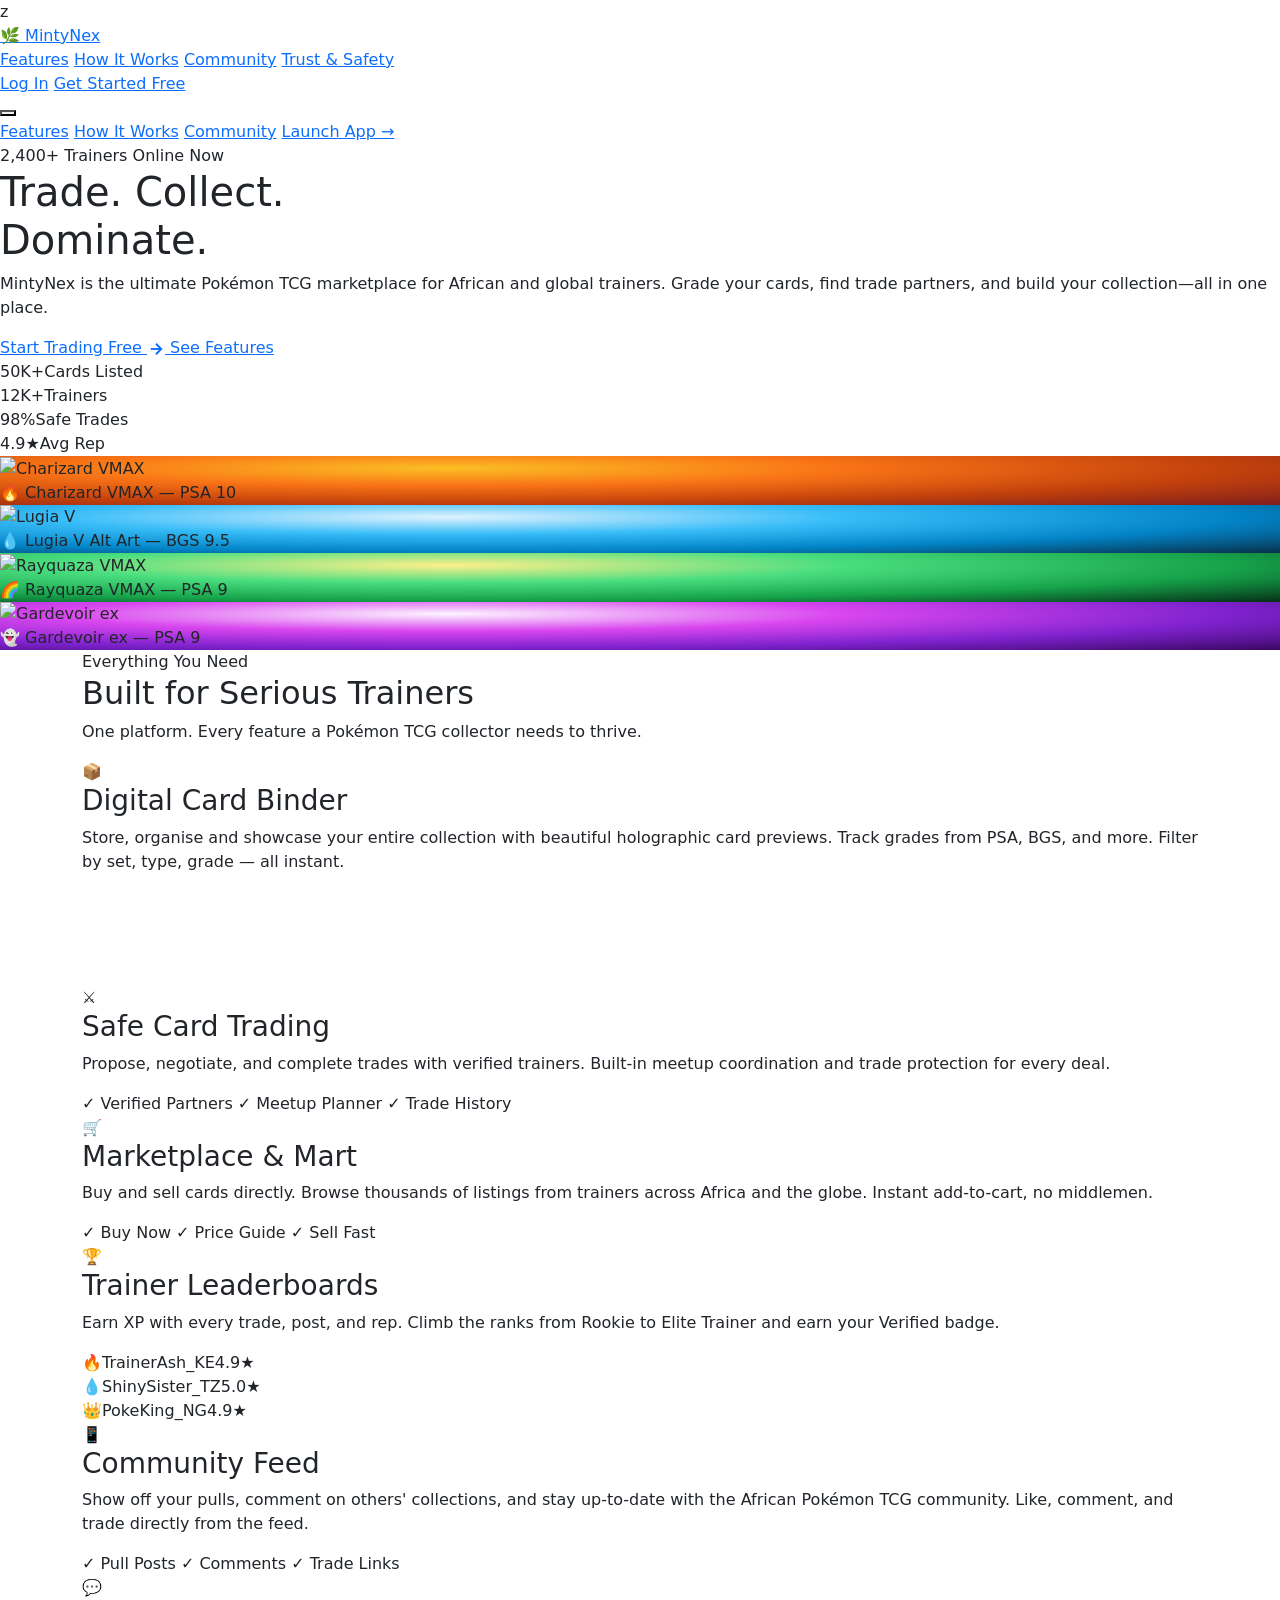
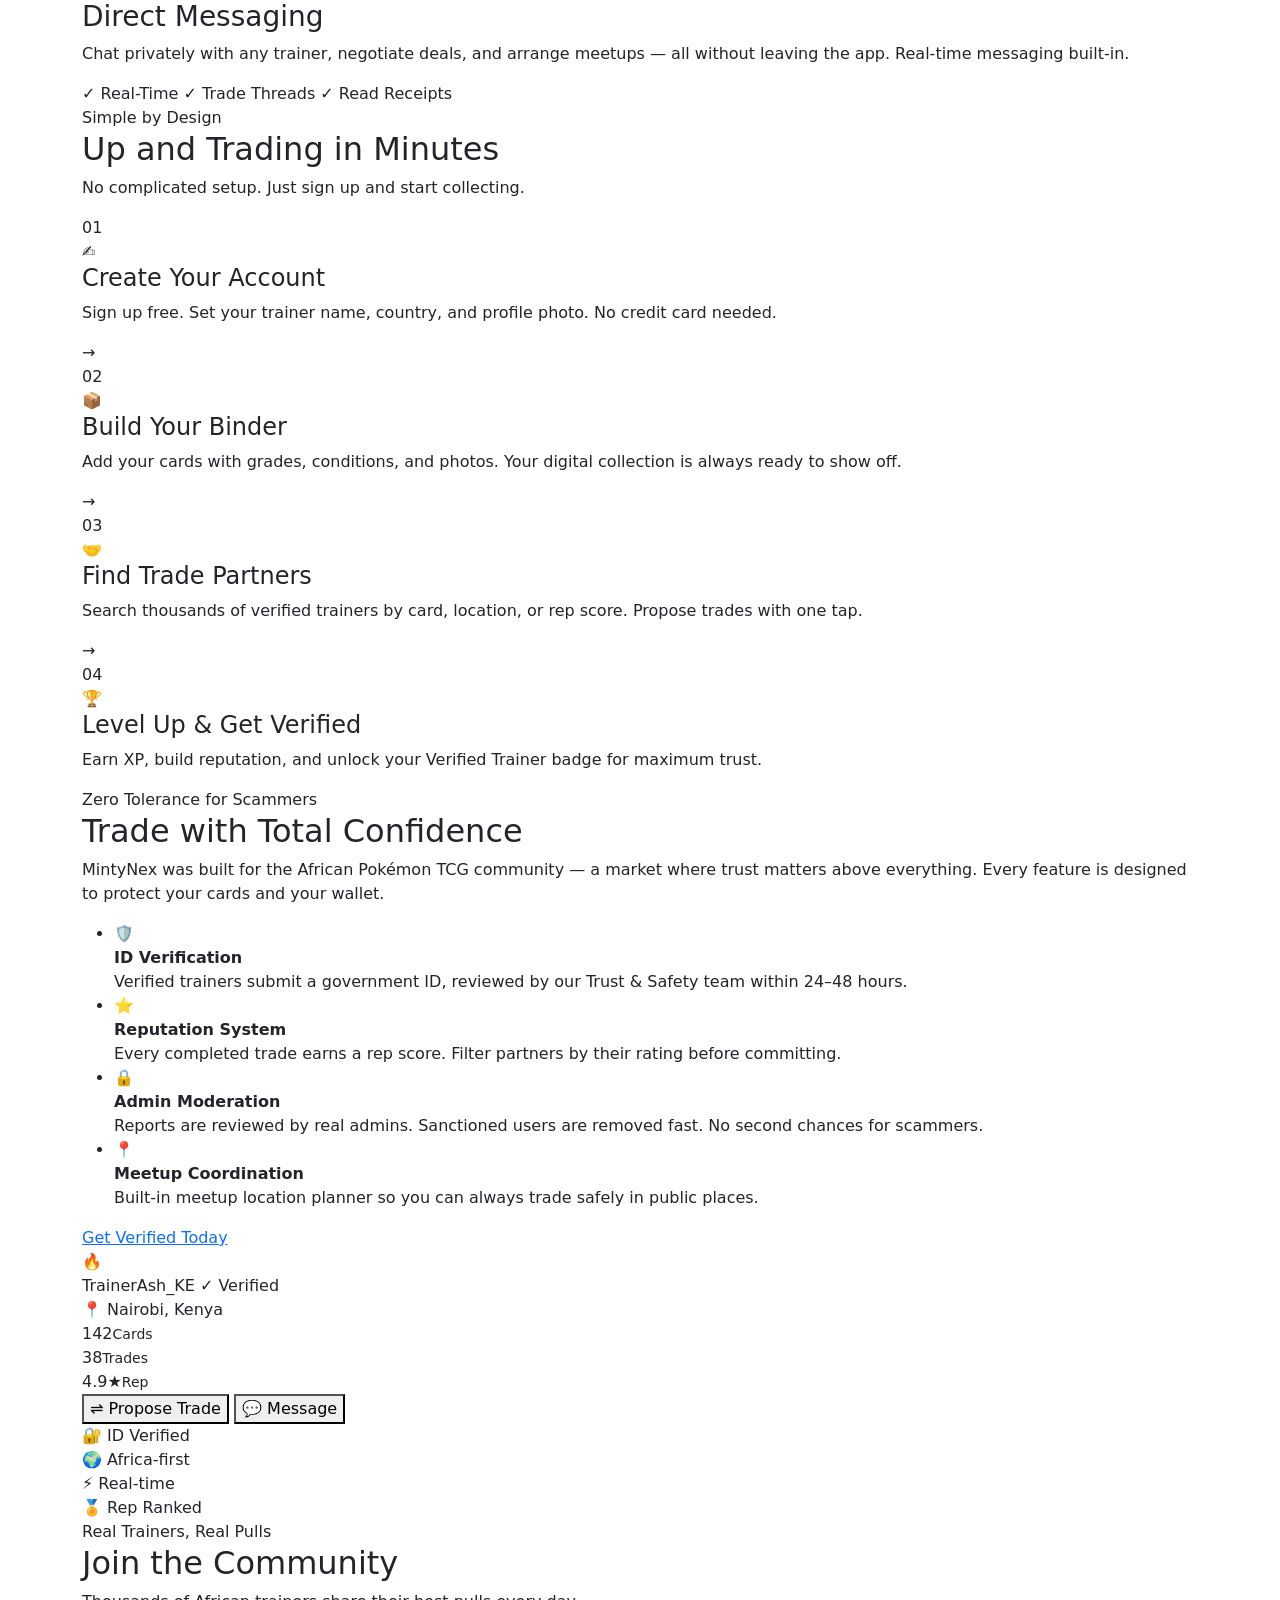
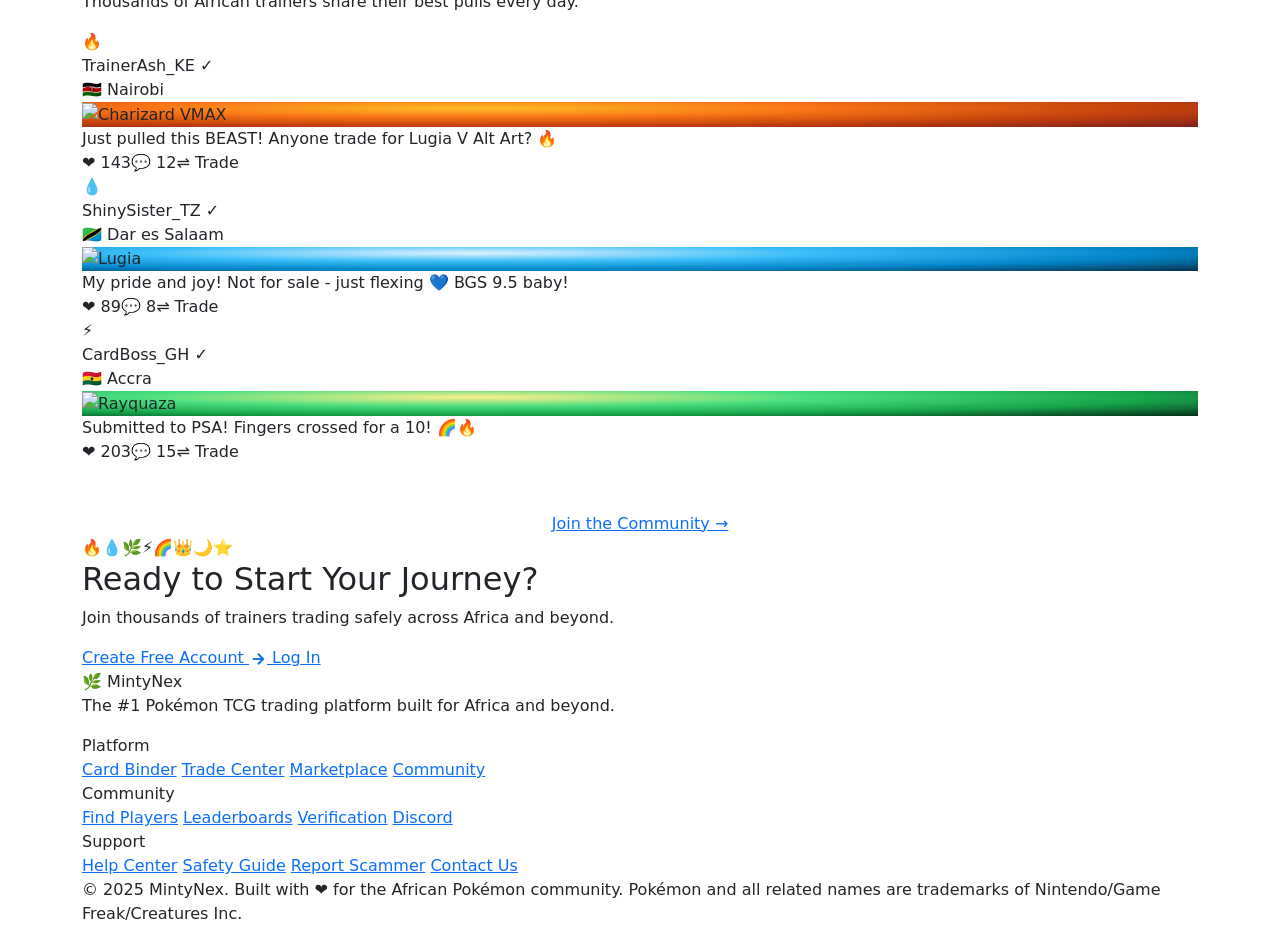
==== index.html @ 1f2c4259 "Add files via upload" ====
<!DOCTYPE html>
<html lang="en">
<head>
<meta charset="UTF-8">
<meta name="viewport" content="width=device-width,initial-scale=1.0">
<title>MintyNex – The Ultimate Pokémon TCG Trading Platform</title>
<link rel="preconnect" href="https://fonts.googleapis.com">
<link href="https://fonts.googleapis.com/css2?family=Nunito:wght@400;600;700;800;900&family=Orbitron:wght@700;900&display=swap" rel="stylesheet">
<link rel="stylesheet" href="https://cdnjs.cloudflare.com/ajax/libs/bootstrap/5.3.2/css/bootstrap.min.css">
<link rel="stylesheet" href="css/landing.css">
</head>
<body>

<div id="pokemon-bg" aria-hidden="true"></div>

z<nav class="mnav" id="mnav">
  <div class="mnav-inner">
    <a class="mnav-logo" href="#">
      <span class="logo-icon">🌿</span>
      <span class="logo-text">Minty<span class="gold">Nex</span></span>
    </a>
    <div class="mnav-links">
      <a href="#features">Features</a>
      <a href="#how">How It Works</a>
      <a href="#community">Community</a>
      <a href="#trust">Trust & Safety</a>
    </div>
    <div class="mnav-cta">
      <a href="app.html" class="btn-ghost">Log In</a>
      <a href="app.html#signup" class="btn-primary">Get Started Free</a>
    </div>
    <button class="mnav-burger" id="burger" aria-label="Menu">
      <span></span><span></span><span></span>
    </button>
  </div>
  <div class="mnav-mobile" id="mobileMenu">
    <a href="#features" onclick="closeMobile()">Features</a>
    <a href="#how" onclick="closeMobile()">How It Works</a>
    <a href="#community" onclick="closeMobile()">Community</a>
    <a href="app.html" class="btn-primary" style="text-align:center">Launch App →</a>
  </div>
</nav>

<!-- ========= HERO ========= -->
<section class="hero-sec" id="hero">
  <div class="hero-content">
    <div class="hero-badge">
      <span class="pulse-dot"></span>
      <span>2,400+ Trainers Online Now</span>
    </div>
    <h1 class="hero-title">
      Trade. Collect.<br>
      <span class="gradient-text">Dominate.</span>
    </h1>
    <p class="hero-sub">
      MintyNex is the ultimate Pokémon TCG marketplace for African and global trainers.
      Grade your cards, find trade partners, and build your collection—all in one place.
    </p>
    <div class="hero-actions">
      <a href="app.html" class="btn-primary btn-xl">
        Start Trading Free
        <svg width="18" height="18" viewBox="0 0 24 24" fill="none" stroke="currentColor" stroke-width="2.5"><line x1="5" y1="12" x2="19" y2="12"/><polyline points="12 5 19 12 12 19"/></svg>
      </a>
      <a href="#features" class="btn-ghost btn-xl">See Features</a>
    </div>
    <div class="hero-stats">
      <div class="hstat"><span class="hstat-val">50K+</span><span class="hstat-lbl">Cards Listed</span></div>
      <div class="hstat-div"></div>
      <div class="hstat"><span class="hstat-val">12K+</span><span class="hstat-lbl">Trainers</span></div>
      <div class="hstat-div"></div>
      <div class="hstat"><span class="hstat-val">98%</span><span class="hstat-lbl">Safe Trades</span></div>
      <div class="hstat-div"></div>
      <div class="hstat"><span class="hstat-val">4.9★</span><span class="hstat-lbl">Avg Rep</span></div>
    </div>
  </div>

  <!-- Showcase cards -->
  <div class="hero-cards-showcase" id="heroCards">
    <div class="showcase-card card-1" data-depth="0.2">
      <div class="sc-inner" style="background:radial-gradient(ellipse at 35% 25%,#fbbf24,#f97316,#c2410c,#7f1d1d)">
        <img src="https://images.pokemontcg.io/swsh45/19_hires.png" alt="Charizard VMAX" loading="lazy">
        <div class="sc-label">🔥 Charizard VMAX — PSA 10</div>
      </div>
    </div>
    <div class="showcase-card card-2" data-depth="0.4">
      <div class="sc-inner" style="background:radial-gradient(ellipse at 35% 25%,#e0f2fe,#38bdf8,#0284c7,#082f49)">
        <img src="https://images.pokemontcg.io/swsh10/186_hires.png" alt="Lugia V" loading="lazy">
        <div class="sc-label">💧 Lugia V Alt Art — BGS 9.5</div>
      </div>
    </div>
    <div class="showcase-card card-3" data-depth="0.3">
      <div class="sc-inner" style="background:radial-gradient(ellipse at 35% 25%,#fef08a,#4ade80,#16a34a,#052e16)">
        <img src="https://images.pokemontcg.io/swsh7/218_hires.png" alt="Rayquaza VMAX" loading="lazy">
        <div class="sc-label">🌈 Rayquaza VMAX — PSA 9</div>
      </div>
    </div>
    <div class="showcase-card card-4" data-depth="0.5">
      <div class="sc-inner" style="background:radial-gradient(ellipse at 35% 25%,#fdf4ff,#d946ef,#7e22ce,#3b0764)">
        <img src="https://images.pokemontcg.io/sv2/86_hires.png" alt="Gardevoir ex" loading="lazy">
        <div class="sc-label">👻 Gardevoir ex — PSA 9</div>
      </div>
    </div>
  </div>
</section>

<!-- ========= FEATURES ========= -->
<section class="features-sec" id="features">
  <div class="container">
    <div class="sec-header">
      <div class="sec-tag">Everything You Need</div>
      <h2 class="sec-title">Built for Serious Trainers</h2>
      <p class="sec-sub">One platform. Every feature a Pokémon TCG collector needs to thrive.</p>
    </div>
    <div class="features-grid">

      <div class="feat-card feat-large">
        <div class="feat-icon">📦</div>
        <h3>Digital Card Binder</h3>
        <p>Store, organise and showcase your entire collection with beautiful holographic card previews. Track grades from PSA, BGS, and more. Filter by set, type, grade — all instant.</p>
        <div class="feat-preview binder-preview">
          <div class="mini-card mc1"><img src="https://images.pokemontcg.io/swsh45/19_hires.png" alt="" loading="lazy"></div>
          <div class="mini-card mc2"><img src="https://images.pokemontcg.io/swsh10/186_hires.png" alt="" loading="lazy"></div>
          <div class="mini-card mc3"><img src="https://images.pokemontcg.io/swsh7/218_hires.png" alt="" loading="lazy"></div>
          <div class="mini-card mc4"><img src="https://images.pokemontcg.io/sv2/86_hires.png" alt="" loading="lazy"></div>
        </div>
      </div>

      <div class="feat-card">
        <div class="feat-icon">⚔️</div>
        <h3>Safe Card Trading</h3>
        <p>Propose, negotiate, and complete trades with verified trainers. Built-in meetup coordination and trade protection for every deal.</p>
        <div class="feat-tags">
          <span class="ftag ftag-grn">✓ Verified Partners</span>
          <span class="ftag ftag-blue">✓ Meetup Planner</span>
          <span class="ftag ftag-gold">✓ Trade History</span>
        </div>
      </div>

      <div class="feat-card">
        <div class="feat-icon">🛒</div>
        <h3>Marketplace & Mart</h3>
        <p>Buy and sell cards directly. Browse thousands of listings from trainers across Africa and the globe. Instant add-to-cart, no middlemen.</p>
        <div class="feat-tags">
          <span class="ftag ftag-grn">✓ Buy Now</span>
          <span class="ftag ftag-blue">✓ Price Guide</span>
          <span class="ftag ftag-gold">✓ Sell Fast</span>
        </div>
      </div>

      <div class="feat-card">
        <div class="feat-icon">🏆</div>
        <h3>Trainer Leaderboards</h3>
        <p>Earn XP with every trade, post, and rep. Climb the ranks from Rookie to Elite Trainer and earn your Verified badge.</p>
        <div class="rank-preview">
          <div class="rank-row r1"><span>🔥</span><span>TrainerAsh_KE</span><span class="rank-pts">4.9★</span></div>
          <div class="rank-row r2"><span>💧</span><span>ShinySister_TZ</span><span class="rank-pts">5.0★</span></div>
          <div class="rank-row r3"><span>👑</span><span>PokeKing_NG</span><span class="rank-pts">4.9★</span></div>
        </div>
      </div>

      <div class="feat-card">
        <div class="feat-icon">📱</div>
        <h3>Community Feed</h3>
        <p>Show off your pulls, comment on others' collections, and stay up-to-date with the African Pokémon TCG community. Like, comment, and trade directly from the feed.</p>
        <div class="feat-tags">
          <span class="ftag ftag-grn">✓ Pull Posts</span>
          <span class="ftag ftag-blue">✓ Comments</span>
          <span class="ftag ftag-gold">✓ Trade Links</span>
        </div>
      </div>

      <div class="feat-card">
        <div class="feat-icon">💬</div>
        <h3>Direct Messaging</h3>
        <p>Chat privately with any trainer, negotiate deals, and arrange meetups — all without leaving the app. Real-time messaging built-in.</p>
        <div class="feat-tags">
          <span class="ftag ftag-grn">✓ Real-Time</span>
          <span class="ftag ftag-blue">✓ Trade Threads</span>
          <span class="ftag ftag-gold">✓ Read Receipts</span>
        </div>
      </div>

    </div>
  </div>
</section>

<!-- ========= HOW IT WORKS ========= -->
<section class="how-sec" id="how">
  <div class="container">
    <div class="sec-header">
      <div class="sec-tag">Simple by Design</div>
      <h2 class="sec-title">Up and Trading in Minutes</h2>
      <p class="sec-sub">No complicated setup. Just sign up and start collecting.</p>
    </div>
    <div class="steps-row">
      <div class="step-card">
        <div class="step-num">01</div>
        <div class="step-icon">✍️</div>
        <h4>Create Your Account</h4>
        <p>Sign up free. Set your trainer name, country, and profile photo. No credit card needed.</p>
      </div>
      <div class="step-arrow">→</div>
      <div class="step-card">
        <div class="step-num">02</div>
        <div class="step-icon">📦</div>
        <h4>Build Your Binder</h4>
        <p>Add your cards with grades, conditions, and photos. Your digital collection is always ready to show off.</p>
      </div>
      <div class="step-arrow">→</div>
      <div class="step-card">
        <div class="step-num">03</div>
        <div class="step-icon">🤝</div>
        <h4>Find Trade Partners</h4>
        <p>Search thousands of verified trainers by card, location, or rep score. Propose trades with one tap.</p>
      </div>
      <div class="step-arrow">→</div>
      <div class="step-card">
        <div class="step-num">04</div>
        <div class="step-icon">🏆</div>
        <h4>Level Up & Get Verified</h4>
        <p>Earn XP, build reputation, and unlock your Verified Trainer badge for maximum trust.</p>
      </div>
    </div>
  </div>
</section>

<!-- ========= TRUST & SAFETY ========= -->
<section class="trust-sec" id="trust">
  <div class="container">
    <div class="trust-inner">
      <div class="trust-text">
        <div class="sec-tag">Zero Tolerance for Scammers</div>
        <h2 class="sec-title">Trade with Total Confidence</h2>
        <p class="trust-p">MintyNex was built for the African Pokémon TCG community — a market where trust matters above everything. Every feature is designed to protect your cards and your wallet.</p>
        <ul class="trust-list">
          <li><span class="tl-icon">🛡️</span><div><strong>ID Verification</strong><br>Verified trainers submit a government ID, reviewed by our Trust & Safety team within 24–48 hours.</div></li>
          <li><span class="tl-icon">⭐</span><div><strong>Reputation System</strong><br>Every completed trade earns a rep score. Filter partners by their rating before committing.</div></li>
          <li><span class="tl-icon">🔒</span><div><strong>Admin Moderation</strong><br>Reports are reviewed by real admins. Sanctioned users are removed fast. No second chances for scammers.</div></li>
          <li><span class="tl-icon">📍</span><div><strong>Meetup Coordination</strong><br>Built-in meetup location planner so you can always trade safely in public places.</div></li>
        </ul>
        <a href="app.html" class="btn-primary">Get Verified Today</a>
      </div>
      <div class="trust-visual">
        <div class="verify-card">
          <div class="vc-top">
            <div class="vc-av">🔥</div>
            <div>
              <div class="vc-nm">TrainerAsh_KE <span class="vc-badge">✓ Verified</span></div>
              <div class="vc-loc">📍 Nairobi, Kenya</div>
            </div>
          </div>
          <div class="vc-stats">
            <div class="vcs"><span>142</span><small>Cards</small></div>
            <div class="vcs"><span>38</span><small>Trades</small></div>
            <div class="vcs"><span>4.9★</span><small>Rep</small></div>
          </div>
          <div class="vc-rep-bar">
            <div class="vc-rep-fill"></div>
          </div>
          <div class="vc-actions">
            <button class="vc-btn-trade">⇌ Propose Trade</button>
            <button class="vc-btn-msg">💬 Message</button>
          </div>
        </div>
        <div class="trust-badges">
          <div class="tb"><span>🔐</span> ID Verified</div>
          <div class="tb"><span>🌍</span> Africa-first</div>
          <div class="tb"><span>⚡</span> Real-time</div>
          <div class="tb"><span>🏅</span> Rep Ranked</div>
        </div>
      </div>
    </div>
  </div>
</section>

<!-- ========= COMMUNITY SHOWCASE ========= -->
<section class="community-sec" id="community">
  <div class="container">
    <div class="sec-header">
      <div class="sec-tag">Real Trainers, Real Pulls</div>
      <h2 class="sec-title">Join the Community</h2>
      <p class="sec-sub">Thousands of African trainers share their best pulls every day.</p>
    </div>
    <div class="community-feed">
      <div class="cf-post">
        <div class="cf-head">
          <div class="cf-av">🔥</div>
          <div><div class="cf-nm">TrainerAsh_KE <span class="verified-tag">✓</span></div><div class="cf-loc">🇰🇪 Nairobi</div></div>
        </div>
        <div class="cf-img" style="background:radial-gradient(ellipse at 35% 25%,#fbbf24,#f97316,#c2410c,#7f1d1d)">
          <img src="https://images.pokemontcg.io/swsh45/19_hires.png" alt="Charizard VMAX" loading="lazy">
        </div>
        <div class="cf-cap">Just pulled this BEAST! Anyone trade for Lugia V Alt Art? 🔥</div>
        <div class="cf-acts"><span>❤️ 143</span><span>💬 12</span><span>⇌ Trade</span></div>
      </div>
      <div class="cf-post">
        <div class="cf-head">
          <div class="cf-av">💧</div>
          <div><div class="cf-nm">ShinySister_TZ <span class="verified-tag">✓</span></div><div class="cf-loc">🇹🇿 Dar es Salaam</div></div>
        </div>
        <div class="cf-img" style="background:radial-gradient(ellipse at 35% 25%,#e0f2fe,#38bdf8,#0284c7,#082f49)">
          <img src="https://images.pokemontcg.io/swsh10/186_hires.png" alt="Lugia" loading="lazy">
        </div>
        <div class="cf-cap">My pride and joy! Not for sale - just flexing 💙 BGS 9.5 baby!</div>
        <div class="cf-acts"><span>❤️ 89</span><span>💬 8</span><span>⇌ Trade</span></div>
      </div>
      <div class="cf-post">
        <div class="cf-head">
          <div class="cf-av">⚡</div>
          <div><div class="cf-nm">CardBoss_GH <span class="verified-tag">✓</span></div><div class="cf-loc">🇬🇭 Accra</div></div>
        </div>
        <div class="cf-img" style="background:radial-gradient(ellipse at 35% 25%,#fef08a,#4ade80,#16a34a,#052e16)">
          <img src="https://images.pokemontcg.io/swsh7/218_hires.png" alt="Rayquaza" loading="lazy">
        </div>
        <div class="cf-cap">Submitted to PSA! Fingers crossed for a 10! 🌈🔥</div>
        <div class="cf-acts"><span>❤️ 203</span><span>💬 15</span><span>⇌ Trade</span></div>
      </div>
    </div>
    <div style="text-align:center;margin-top:48px">
      <a href="app.html" class="btn-primary btn-xl">Join the Community →</a>
    </div>
  </div>
</section>

<!-- ========= CTA BANNER ========= -->
<section class="cta-sec">
  <div class="cta-pokemon-bg" aria-hidden="true"></div>
  <div class="container">
    <div class="cta-inner">
      <div class="cta-emoji-row" aria-hidden="true">🔥💧🌿⚡🌈👑🌙⭐</div>
      <h2 class="cta-title">Ready to Start Your Journey?</h2>
      <p class="cta-sub">Join thousands of trainers trading safely across Africa and beyond.</p>
      <div class="cta-actions">
        <a href="app.html" class="btn-primary btn-xl">
          Create Free Account
          <svg width="18" height="18" viewBox="0 0 24 24" fill="none" stroke="currentColor" stroke-width="2.5"><line x1="5" y1="12" x2="19" y2="12"/><polyline points="12 5 19 12 12 19"/></svg>
        </a>
        <a href="app.html" class="btn-ghost btn-xl">Log In</a>
      </div>
    </div>
  </div>
</section>

<!-- ========= FOOTER ========= -->
<footer class="footer">
  <div class="container">
    <div class="footer-top">
      <div class="footer-brand">
        <div class="mnav-logo">
          <span class="logo-icon">🌿</span>
          <span class="logo-text">Minty<span class="gold">Nex</span></span>
        </div>
        <p>The #1 Pokémon TCG trading platform built for Africa and beyond.</p>
      </div>
      <div class="footer-links">
        <div class="fl-col">
          <div class="fl-head">Platform</div>
          <a href="app.html">Card Binder</a>
          <a href="app.html">Trade Center</a>
          <a href="app.html">Marketplace</a>
          <a href="app.html">Community</a>
        </div>
        <div class="fl-col">
          <div class="fl-head">Community</div>
          <a href="#">Find Players</a>
          <a href="#">Leaderboards</a>
          <a href="#">Verification</a>
          <a href="#">Discord</a>
        </div>
        <div class="fl-col">
          <div class="fl-head">Support</div>
          <a href="#">Help Center</a>
          <a href="#">Safety Guide</a>
          <a href="#">Report Scammer</a>
          <a href="#">Contact Us</a>
        </div>
      </div>
    </div>
    <div class="footer-bottom">
      <span>© 2025 MintyNex. Built with ❤️ for the African Pokémon community.</span>
      <span>Pokémon and all related names are trademarks of Nintendo/Game Freak/Creatures Inc.</span>
    </div>
  </div>
</footer>

<!-- Scripts -->
<script src="https://cdnjs.cloudflare.com/ajax/libs/bootstrap/5.3.2/js/bootstrap.bundle.min.js"></script>
<script src="js/landing.js"></script>
</body>
</html>
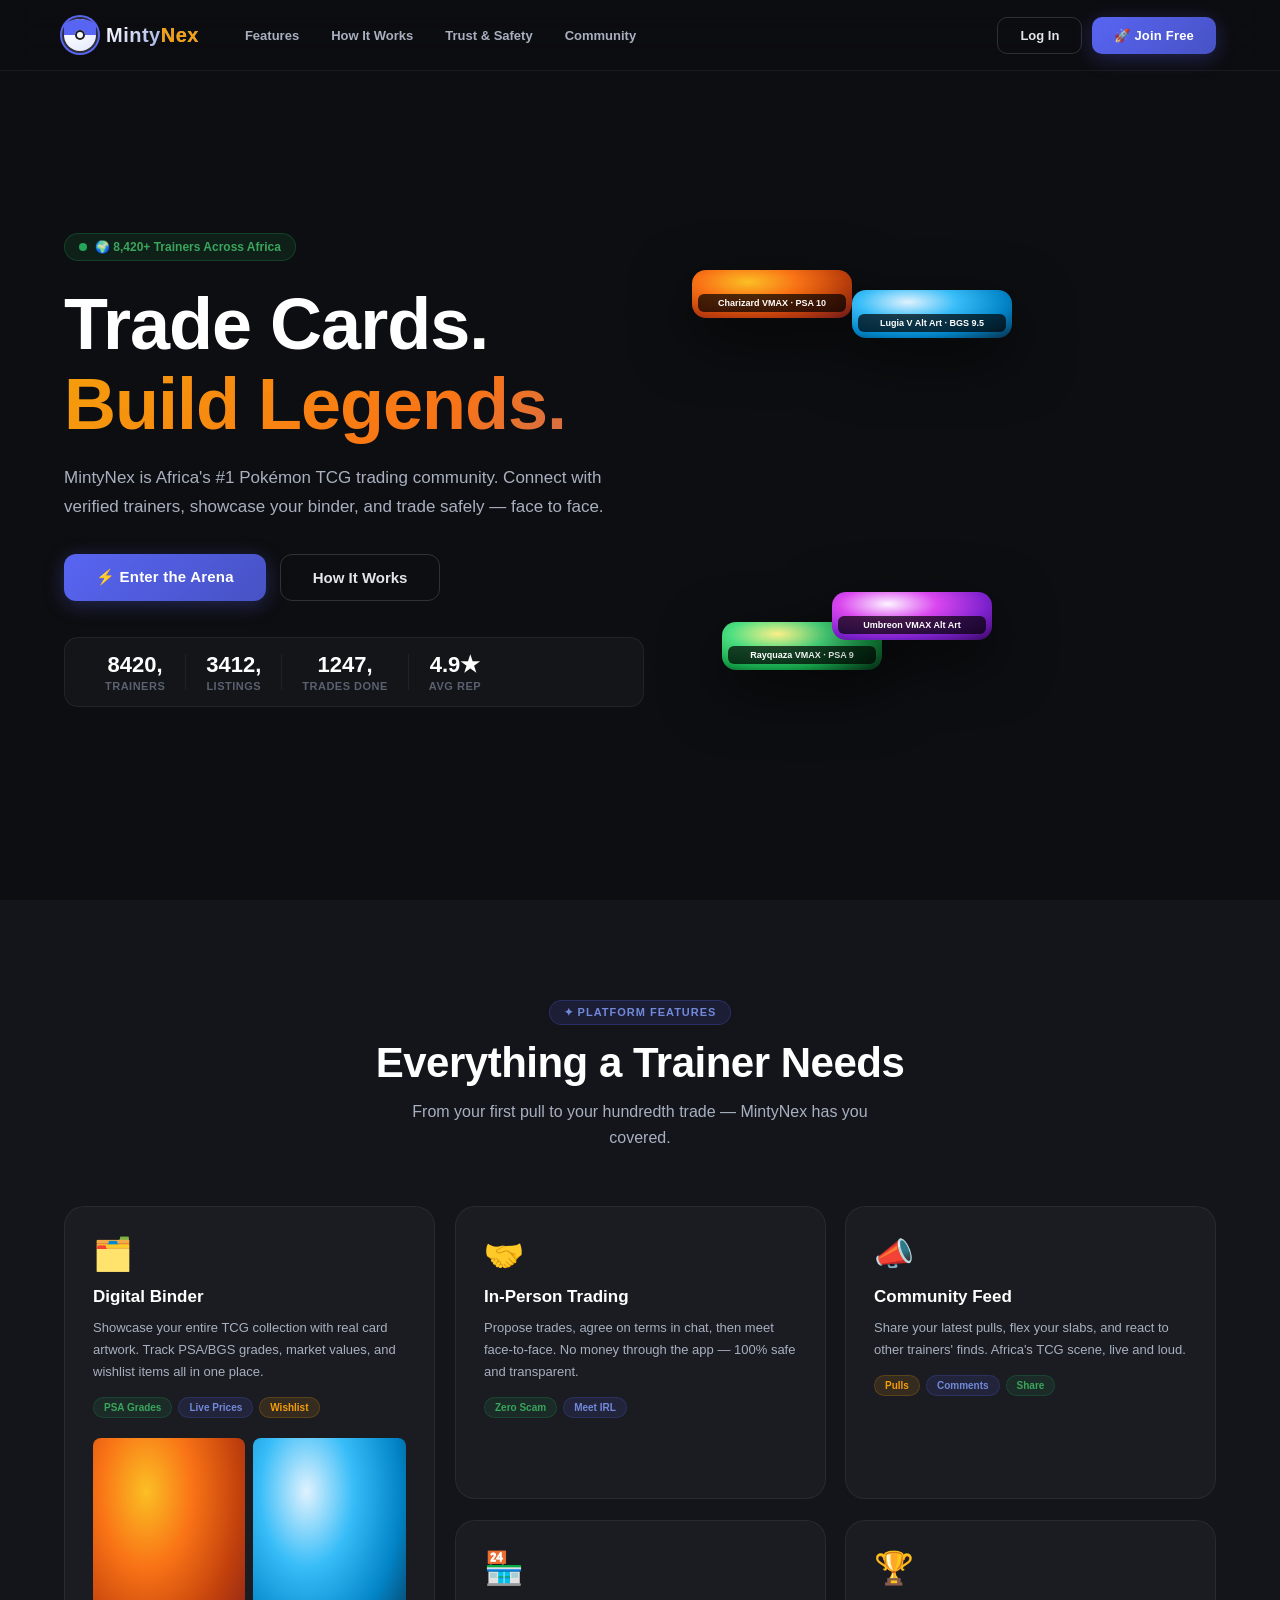
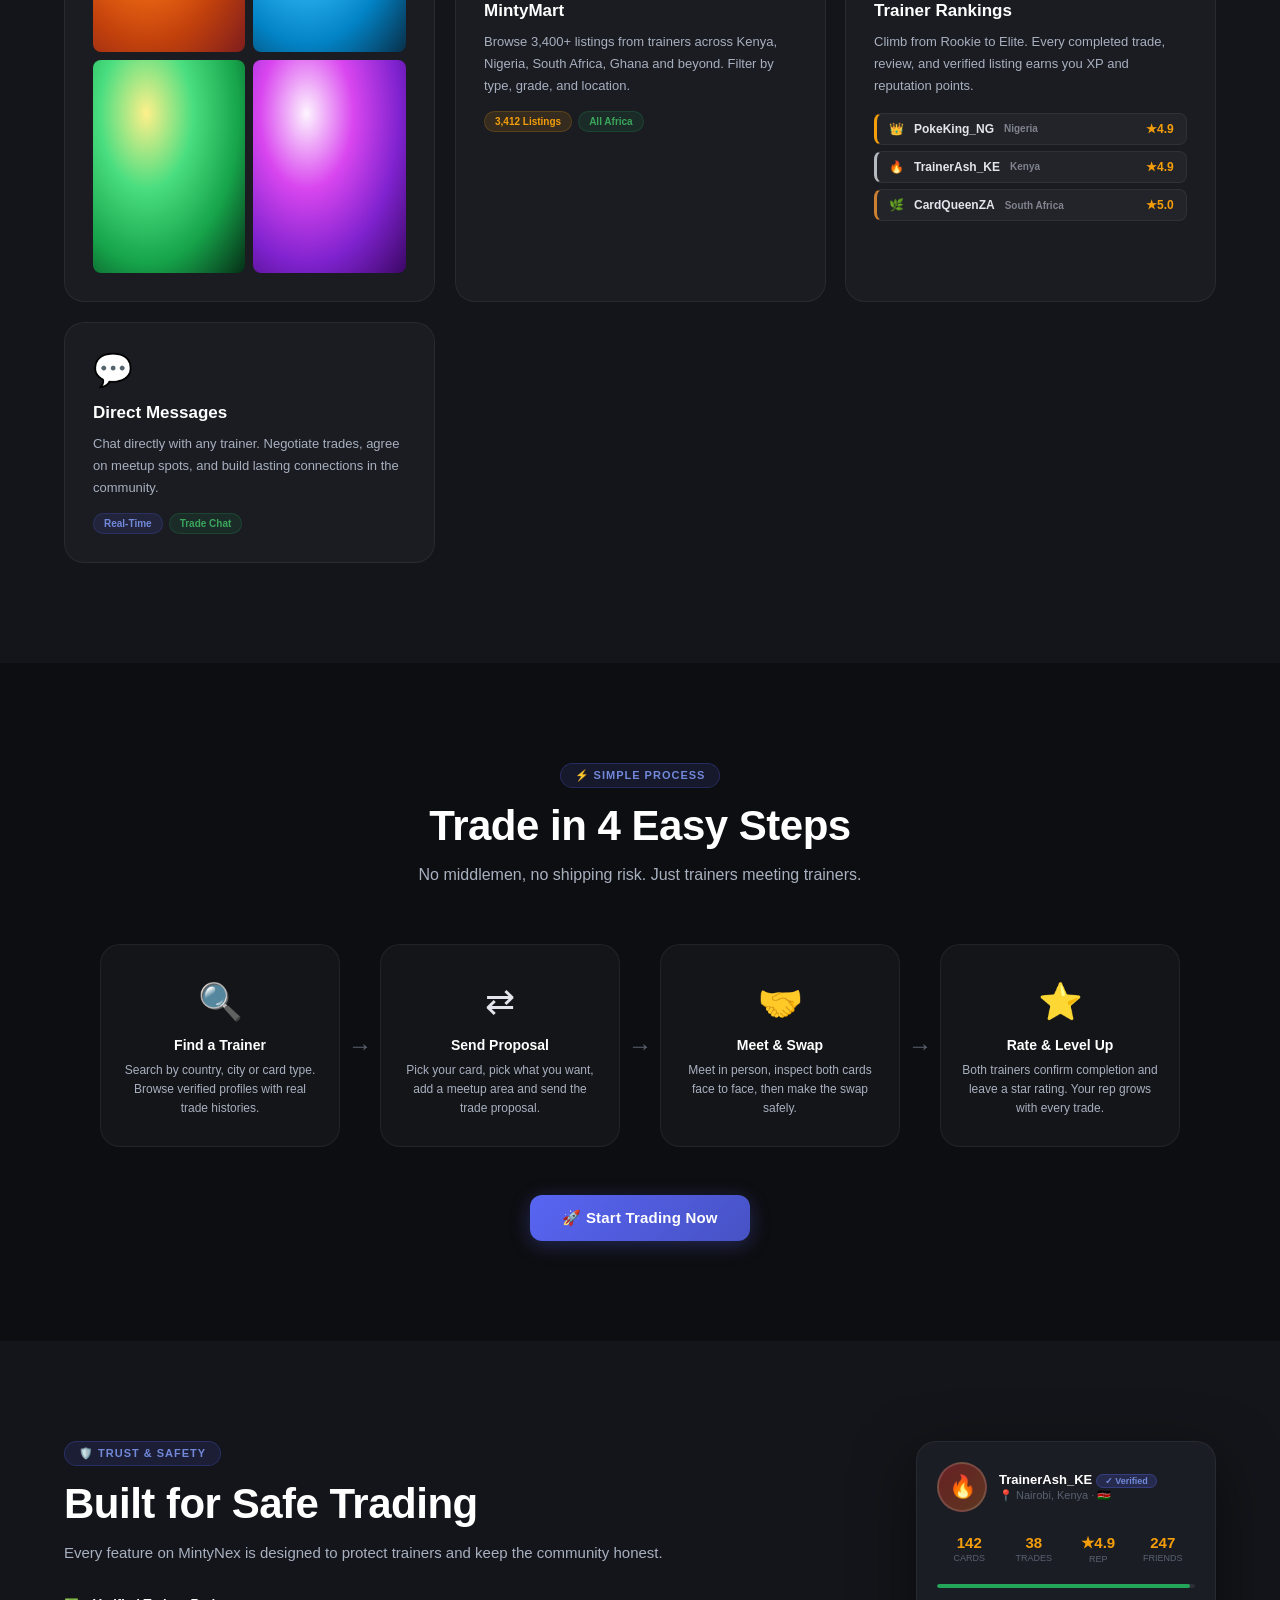
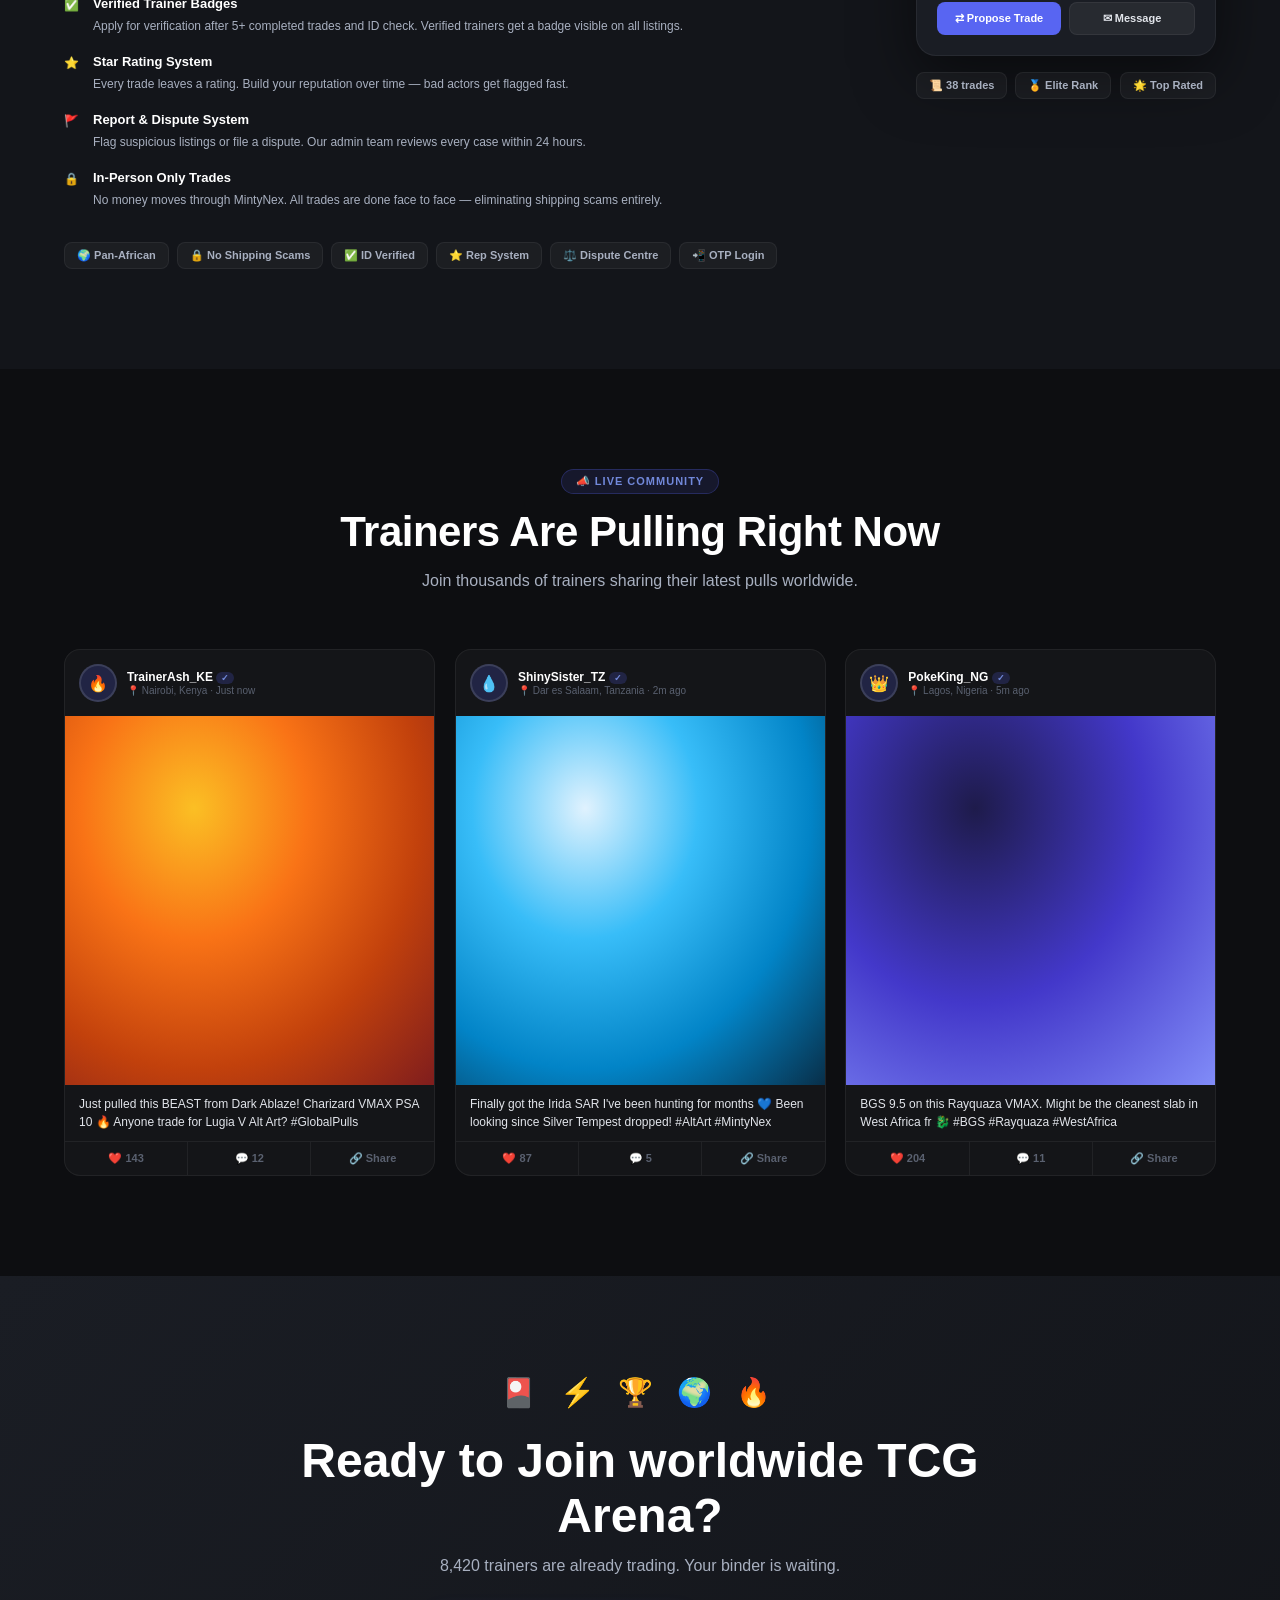
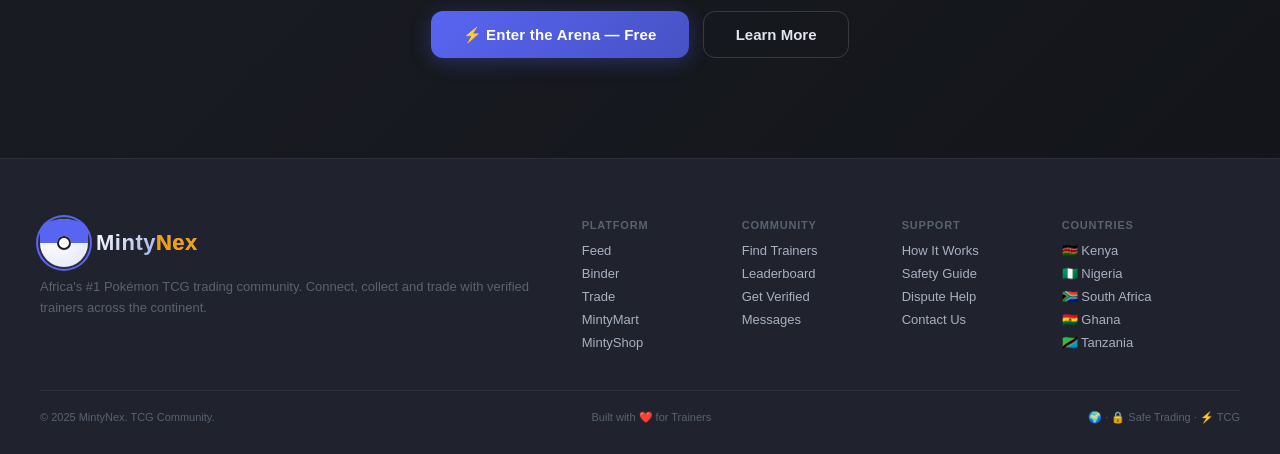
==== commit b3282091: "Add files via upload" ====
--- a/index.html
+++ b/index.html
@@ -3,31 +3,36 @@
 <head>
 <meta charset="UTF-8">
 <meta name="viewport" content="width=device-width,initial-scale=1.0">
-<title>MintyNex – The Ultimate Pokémon TCG Trading Platform</title>
+<meta name="theme-color" content="#0d0e11">
+<title>MintyNex — Global TCG Trading Community</title>
+<meta name="description" content="Buy, sell and trade Pokémon TCG cards with verified trainers worldwide. MintyNex is the safest, most trusted TCG community on the continent.">
 <link rel="preconnect" href="https://fonts.googleapis.com">
 <link href="https://fonts.googleapis.com/css2?family=Nunito:wght@400;600;700;800;900&family=Orbitron:wght@700;900&display=swap" rel="stylesheet">
-<link rel="stylesheet" href="https://cdnjs.cloudflare.com/ajax/libs/bootstrap/5.3.2/css/bootstrap.min.css">
-<link rel="stylesheet" href="css/landing.css">
+<link rel="stylesheet" href="landing.css">
 </head>
 <body>
 
-<div id="pokemon-bg" aria-hidden="true"></div>
-
-z<nav class="mnav" id="mnav">
+<!-- ░░ FLOATING POKEMON BACKGROUND ░░ -->
+<div id="pokemon-bg"></div>
+
+<!-- ══════════════════════════════════════
+     NAVBAR
+══════════════════════════════════════ -->
+<nav class="mnav" id="mnav">
   <div class="mnav-inner">
-    <a class="mnav-logo" href="#">
-      <span class="logo-icon">🌿</span>
+    <a href="#" class="mnav-logo">
+      <div class="pokeball-logo"></div>
       <span class="logo-text">Minty<span class="gold">Nex</span></span>
     </a>
     <div class="mnav-links">
       <a href="#features">Features</a>
       <a href="#how">How It Works</a>
+      <a href="#trust">Trust & Safety</a>
       <a href="#community">Community</a>
-      <a href="#trust">Trust & Safety</a>
     </div>
     <div class="mnav-cta">
       <a href="app.html" class="btn-ghost">Log In</a>
-      <a href="app.html#signup" class="btn-primary">Get Started Free</a>
+      <a href="app.html" class="btn-primary">🚀 Join Free</a>
     </div>
     <button class="mnav-burger" id="burger" aria-label="Menu">
       <span></span><span></span><span></span>
@@ -36,209 +41,258 @@
   <div class="mnav-mobile" id="mobileMenu">
     <a href="#features" onclick="closeMobile()">Features</a>
     <a href="#how" onclick="closeMobile()">How It Works</a>
+    <a href="#trust" onclick="closeMobile()">Trust & Safety</a>
     <a href="#community" onclick="closeMobile()">Community</a>
-    <a href="app.html" class="btn-primary" style="text-align:center">Launch App →</a>
+    <a href="app.html" class="btn-primary" style="margin-top:8px;justify-content:center">🚀 Join Free</a>
   </div>
 </nav>
 
-<!-- ========= HERO ========= -->
-<section class="hero-sec" id="hero">
-  <div class="hero-content">
-    <div class="hero-badge">
-      <span class="pulse-dot"></span>
-      <span>2,400+ Trainers Online Now</span>
-    </div>
-    <h1 class="hero-title">
-      Trade. Collect.<br>
-      <span class="gradient-text">Dominate.</span>
-    </h1>
-    <p class="hero-sub">
-      MintyNex is the ultimate Pokémon TCG marketplace for African and global trainers.
-      Grade your cards, find trade partners, and build your collection—all in one place.
-    </p>
-    <div class="hero-actions">
-      <a href="app.html" class="btn-primary btn-xl">
-        Start Trading Free
-        <svg width="18" height="18" viewBox="0 0 24 24" fill="none" stroke="currentColor" stroke-width="2.5"><line x1="5" y1="12" x2="19" y2="12"/><polyline points="12 5 19 12 12 19"/></svg>
-      </a>
-      <a href="#features" class="btn-ghost btn-xl">See Features</a>
-    </div>
-    <div class="hero-stats">
-      <div class="hstat"><span class="hstat-val">50K+</span><span class="hstat-lbl">Cards Listed</span></div>
-      <div class="hstat-div"></div>
-      <div class="hstat"><span class="hstat-val">12K+</span><span class="hstat-lbl">Trainers</span></div>
-      <div class="hstat-div"></div>
-      <div class="hstat"><span class="hstat-val">98%</span><span class="hstat-lbl">Safe Trades</span></div>
-      <div class="hstat-div"></div>
-      <div class="hstat"><span class="hstat-val">4.9★</span><span class="hstat-lbl">Avg Rep</span></div>
-    </div>
-  </div>
-
-  <!-- Showcase cards -->
-  <div class="hero-cards-showcase" id="heroCards">
-    <div class="showcase-card card-1" data-depth="0.2">
-      <div class="sc-inner" style="background:radial-gradient(ellipse at 35% 25%,#fbbf24,#f97316,#c2410c,#7f1d1d)">
-        <img src="https://images.pokemontcg.io/swsh45/19_hires.png" alt="Charizard VMAX" loading="lazy">
-        <div class="sc-label">🔥 Charizard VMAX — PSA 10</div>
-      </div>
-    </div>
-    <div class="showcase-card card-2" data-depth="0.4">
-      <div class="sc-inner" style="background:radial-gradient(ellipse at 35% 25%,#e0f2fe,#38bdf8,#0284c7,#082f49)">
-        <img src="https://images.pokemontcg.io/swsh10/186_hires.png" alt="Lugia V" loading="lazy">
-        <div class="sc-label">💧 Lugia V Alt Art — BGS 9.5</div>
-      </div>
-    </div>
-    <div class="showcase-card card-3" data-depth="0.3">
-      <div class="sc-inner" style="background:radial-gradient(ellipse at 35% 25%,#fef08a,#4ade80,#16a34a,#052e16)">
-        <img src="https://images.pokemontcg.io/swsh7/218_hires.png" alt="Rayquaza VMAX" loading="lazy">
-        <div class="sc-label">🌈 Rayquaza VMAX — PSA 9</div>
-      </div>
-    </div>
-    <div class="showcase-card card-4" data-depth="0.5">
-      <div class="sc-inner" style="background:radial-gradient(ellipse at 35% 25%,#fdf4ff,#d946ef,#7e22ce,#3b0764)">
-        <img src="https://images.pokemontcg.io/sv2/86_hires.png" alt="Gardevoir ex" loading="lazy">
-        <div class="sc-label">👻 Gardevoir ex — PSA 9</div>
-      </div>
-    </div>
-  </div>
-</section>
-
-<!-- ========= FEATURES ========= -->
+<!-- ══════════════════════════════════════
+     HERO
+══════════════════════════════════════ -->
+<section style="padding-top:0">
+  <div class="hero-sec">
+    <div class="hero-content">
+      <div class="hero-badge">
+        <span class="pulse-dot"></span>
+        🌍 8,420+ Trainers Across Africa
+      </div>
+      <h1 class="hero-title">
+        Trade Cards.<br>
+        <span class="gradient-text">Build Legends.</span>
+      </h1>
+      <p class="hero-sub">
+        MintyNex is Africa's #1 Pokémon TCG trading community. Connect with verified trainers, showcase your binder, and trade safely — face to face.
+      </p>
+      <div class="hero-actions">
+        <a href="app.html" class="btn-primary btn-xl">⚡ Enter the Arena</a>
+        <a href="#how" class="btn-ghost btn-xl">How It Works</a>
+      </div>
+      <div class="hero-stats">
+        <div class="hstat">
+          <span class="hstat-val">8,420</span>
+          <span class="hstat-lbl">Trainers</span>
+        </div>
+        <div class="hstat-div"></div>
+        <div class="hstat">
+          <span class="hstat-val">3,412</span>
+          <span class="hstat-lbl">Listings</span>
+        </div>
+        <div class="hstat-div"></div>
+        <div class="hstat">
+          <span class="hstat-val">1,247</span>
+          <span class="hstat-lbl">Trades Done</span>
+        </div>
+        <div class="hstat-div"></div>
+        <div class="hstat">
+          <span class="hstat-val">★4.9</span>
+          <span class="hstat-lbl">Avg Rep</span>
+        </div>
+      </div>
+    </div>
+
+    <!-- Floating card showcase -->
+    <div class="hero-cards-showcase">
+      <div class="showcase-card card-1" data-depth="0.3" style="background:radial-gradient(ellipse at 35% 25%,#fbbf24,#f97316,#c2410c,#7f1d1d)">
+        <div class="sc-inner">
+          <img src="https://images.pokemontcg.io/swsh45/19_hires.png" alt="Charizard VMAX" loading="lazy" onerror="this.style.display='none'"/>
+          <div class="sc-label">Charizard VMAX · PSA 10</div>
+        </div>
+      </div>
+      <div class="showcase-card card-2" data-depth="0.2" style="background:radial-gradient(ellipse at 35% 25%,#e0f2fe,#38bdf8,#0284c7,#082f49)">
+        <div class="sc-inner">
+          <img src="https://images.pokemontcg.io/swsh10/186_hires.png" alt="Lugia V" loading="lazy" onerror="this.style.display='none'"/>
+          <div class="sc-label">Lugia V Alt Art · BGS 9.5</div>
+        </div>
+      </div>
+      <div class="showcase-card card-3" data-depth="0.25" style="background:radial-gradient(ellipse at 35% 25%,#fef08a,#4ade80,#16a34a,#052e16)">
+        <div class="sc-inner">
+          <img src="https://images.pokemontcg.io/swsh7/218_hires.png" alt="Rayquaza VMAX" loading="lazy" onerror="this.style.display='none'"/>
+          <div class="sc-label">Rayquaza VMAX · PSA 9</div>
+        </div>
+      </div>
+      <div class="showcase-card card-4" data-depth="0.15" style="background:radial-gradient(ellipse at 35% 25%,#fdf4ff,#d946ef,#7e22ce,#3b0764)">
+        <div class="sc-inner">
+          <img src="https://images.pokemontcg.io/swsh6/215_hires.png" alt="Umbreon VMAX" loading="lazy" onerror="this.style.display='none'"/>
+          <div class="sc-label">Umbreon VMAX Alt Art</div>
+        </div>
+      </div>
+    </div>
+  </div>
+</section>
+
+<!-- ══════════════════════════════════════
+     FEATURES
+══════════════════════════════════════ -->
 <section class="features-sec" id="features">
-  <div class="container">
+  <div style="max-width:1200px;margin:0 auto;padding:0 24px">
     <div class="sec-header">
-      <div class="sec-tag">Everything You Need</div>
-      <h2 class="sec-title">Built for Serious Trainers</h2>
-      <p class="sec-sub">One platform. Every feature a Pokémon TCG collector needs to thrive.</p>
+      <div class="sec-tag">✦ Platform Features</div>
+      <h2 class="sec-title">Everything a Trainer Needs</h2>
+      <p class="sec-sub">From your first pull to your hundredth trade — MintyNex has you covered.</p>
     </div>
     <div class="features-grid">
 
+      <!-- Large: Binder -->
       <div class="feat-card feat-large">
-        <div class="feat-icon">📦</div>
-        <h3>Digital Card Binder</h3>
-        <p>Store, organise and showcase your entire collection with beautiful holographic card previews. Track grades from PSA, BGS, and more. Filter by set, type, grade — all instant.</p>
-        <div class="feat-preview binder-preview">
-          <div class="mini-card mc1"><img src="https://images.pokemontcg.io/swsh45/19_hires.png" alt="" loading="lazy"></div>
-          <div class="mini-card mc2"><img src="https://images.pokemontcg.io/swsh10/186_hires.png" alt="" loading="lazy"></div>
-          <div class="mini-card mc3"><img src="https://images.pokemontcg.io/swsh7/218_hires.png" alt="" loading="lazy"></div>
-          <div class="mini-card mc4"><img src="https://images.pokemontcg.io/sv2/86_hires.png" alt="" loading="lazy"></div>
-        </div>
-      </div>
-
+        <div class="feat-icon">🗂️</div>
+        <h3>Digital Binder</h3>
+        <p>Showcase your entire TCG collection with real card artwork. Track PSA/BGS grades, market values, and wishlist items all in one place.</p>
+        <div class="feat-tags">
+          <span class="ftag ftag-grn">PSA Grades</span>
+          <span class="ftag ftag-blue">Live Prices</span>
+          <span class="ftag ftag-gold">Wishlist</span>
+        </div>
+        <div class="binder-preview">
+          <div class="mini-card mc1"><img src="https://images.pokemontcg.io/swsh45/19_hires.png" alt="" loading="lazy" onerror="this.style.display='none'"/></div>
+          <div class="mini-card mc2"><img src="https://images.pokemontcg.io/swsh10/186_hires.png" alt="" loading="lazy" onerror="this.style.display='none'"/></div>
+          <div class="mini-card mc3"><img src="https://images.pokemontcg.io/swsh7/218_hires.png" alt="" loading="lazy" onerror="this.style.display='none'"/></div>
+          <div class="mini-card mc4"><img src="https://images.pokemontcg.io/swsh6/215_hires.png" alt="" loading="lazy" onerror="this.style.display='none'"/></div>
+        </div>
+      </div>
+
+      <!-- In-Person Trading -->
       <div class="feat-card">
-        <div class="feat-icon">⚔️</div>
-        <h3>Safe Card Trading</h3>
-        <p>Propose, negotiate, and complete trades with verified trainers. Built-in meetup coordination and trade protection for every deal.</p>
+        <div class="feat-icon">🤝</div>
+        <h3>In-Person Trading</h3>
+        <p>Propose trades, agree on terms in chat, then meet face-to-face. No money through the app — 100% safe and transparent.</p>
         <div class="feat-tags">
-          <span class="ftag ftag-grn">✓ Verified Partners</span>
-          <span class="ftag ftag-blue">✓ Meetup Planner</span>
-          <span class="ftag ftag-gold">✓ Trade History</span>
-        </div>
-      </div>
-
+          <span class="ftag ftag-grn">Zero Scam</span>
+          <span class="ftag ftag-blue">Meet IRL</span>
+        </div>
+      </div>
+
+      <!-- Social Feed -->
       <div class="feat-card">
-        <div class="feat-icon">🛒</div>
-        <h3>Marketplace & Mart</h3>
-        <p>Buy and sell cards directly. Browse thousands of listings from trainers across Africa and the globe. Instant add-to-cart, no middlemen.</p>
+        <div class="feat-icon">📣</div>
+        <h3>Community Feed</h3>
+        <p>Share your latest pulls, flex your slabs, and react to other trainers' finds. Africa's TCG scene, live and loud.</p>
         <div class="feat-tags">
-          <span class="ftag ftag-grn">✓ Buy Now</span>
-          <span class="ftag ftag-blue">✓ Price Guide</span>
-          <span class="ftag ftag-gold">✓ Sell Fast</span>
-        </div>
-      </div>
-
+          <span class="ftag ftag-gold">Pulls</span>
+          <span class="ftag ftag-blue">Comments</span>
+          <span class="ftag ftag-grn">Share</span>
+        </div>
+      </div>
+
+      <!-- Marketplace -->
+      <div class="feat-card">
+        <div class="feat-icon">🏪</div>
+        <h3>MintyMart</h3>
+        <p>Browse 3,400+ listings from trainers across Kenya, Nigeria, South Africa, Ghana and beyond. Filter by type, grade, and location.</p>
+        <div class="feat-tags">
+          <span class="ftag ftag-gold">3,412 Listings</span>
+          <span class="ftag ftag-grn">All Africa</span>
+        </div>
+      </div>
+
+      <!-- Ranking -->
       <div class="feat-card">
         <div class="feat-icon">🏆</div>
-        <h3>Trainer Leaderboards</h3>
-        <p>Earn XP with every trade, post, and rep. Climb the ranks from Rookie to Elite Trainer and earn your Verified badge.</p>
+        <h3>Trainer Rankings</h3>
+        <p>Climb from Rookie to Elite. Every completed trade, review, and verified listing earns you XP and reputation points.</p>
         <div class="rank-preview">
-          <div class="rank-row r1"><span>🔥</span><span>TrainerAsh_KE</span><span class="rank-pts">4.9★</span></div>
-          <div class="rank-row r2"><span>💧</span><span>ShinySister_TZ</span><span class="rank-pts">5.0★</span></div>
-          <div class="rank-row r3"><span>👑</span><span>PokeKing_NG</span><span class="rank-pts">4.9★</span></div>
-        </div>
-      </div>
-
-      <div class="feat-card">
-        <div class="feat-icon">📱</div>
-        <h3>Community Feed</h3>
-        <p>Show off your pulls, comment on others' collections, and stay up-to-date with the African Pokémon TCG community. Like, comment, and trade directly from the feed.</p>
-        <div class="feat-tags">
-          <span class="ftag ftag-grn">✓ Pull Posts</span>
-          <span class="ftag ftag-blue">✓ Comments</span>
-          <span class="ftag ftag-gold">✓ Trade Links</span>
-        </div>
-      </div>
-
+          <div class="rank-row r1">👑 <span>PokeKing_NG</span> <span style="font-size:10px;color:#80848e">Nigeria</span> <span class="rank-pts">★4.9</span></div>
+          <div class="rank-row r2">🔥 <span>TrainerAsh_KE</span> <span style="font-size:10px;color:#80848e">Kenya</span> <span class="rank-pts">★4.9</span></div>
+          <div class="rank-row r3">🌿 <span>CardQueenZA</span> <span style="font-size:10px;color:#80848e">South Africa</span> <span class="rank-pts">★5.0</span></div>
+        </div>
+      </div>
+
+      <!-- Messages -->
       <div class="feat-card">
         <div class="feat-icon">💬</div>
-        <h3>Direct Messaging</h3>
-        <p>Chat privately with any trainer, negotiate deals, and arrange meetups — all without leaving the app. Real-time messaging built-in.</p>
+        <h3>Direct Messages</h3>
+        <p>Chat directly with any trainer. Negotiate trades, agree on meetup spots, and build lasting connections in the community.</p>
         <div class="feat-tags">
-          <span class="ftag ftag-grn">✓ Real-Time</span>
-          <span class="ftag ftag-blue">✓ Trade Threads</span>
-          <span class="ftag ftag-gold">✓ Read Receipts</span>
-        </div>
-      </div>
-
-    </div>
-  </div>
-</section>
-
-<!-- ========= HOW IT WORKS ========= -->
+          <span class="ftag ftag-blue">Real-Time</span>
+          <span class="ftag ftag-grn">Trade Chat</span>
+        </div>
+      </div>
+
+    </div>
+  </div>
+</section>
+
+<!-- ══════════════════════════════════════
+     HOW IT WORKS
+══════════════════════════════════════ -->
 <section class="how-sec" id="how">
-  <div class="container">
+  <div style="max-width:1200px;margin:0 auto;padding:0 24px">
     <div class="sec-header">
-      <div class="sec-tag">Simple by Design</div>
-      <h2 class="sec-title">Up and Trading in Minutes</h2>
-      <p class="sec-sub">No complicated setup. Just sign up and start collecting.</p>
+      <div class="sec-tag">⚡ Simple Process</div>
+      <h2 class="sec-title">Trade in 4 Easy Steps</h2>
+      <p class="sec-sub">No middlemen, no shipping risk. Just trainers meeting trainers.</p>
     </div>
     <div class="steps-row">
       <div class="step-card">
-        <div class="step-num">01</div>
-        <div class="step-icon">✍️</div>
-        <h4>Create Your Account</h4>
-        <p>Sign up free. Set your trainer name, country, and profile photo. No credit card needed.</p>
+        <div class="step-num">STEP 1</div>
+        <div class="step-icon">🔍</div>
+        <h4>Find a Trainer</h4>
+        <p>Search by country, city or card type. Browse verified profiles with real trade histories.</p>
       </div>
       <div class="step-arrow">→</div>
       <div class="step-card">
-        <div class="step-num">02</div>
-        <div class="step-icon">📦</div>
-        <h4>Build Your Binder</h4>
-        <p>Add your cards with grades, conditions, and photos. Your digital collection is always ready to show off.</p>
+        <div class="step-num">STEP 2</div>
+        <div class="step-icon">⇄</div>
+        <h4>Send Proposal</h4>
+        <p>Pick your card, pick what you want, add a meetup area and send the trade proposal.</p>
       </div>
       <div class="step-arrow">→</div>
       <div class="step-card">
-        <div class="step-num">03</div>
+        <div class="step-num">STEP 3</div>
         <div class="step-icon">🤝</div>
-        <h4>Find Trade Partners</h4>
-        <p>Search thousands of verified trainers by card, location, or rep score. Propose trades with one tap.</p>
+        <h4>Meet & Swap</h4>
+        <p>Meet in person, inspect both cards face to face, then make the swap safely.</p>
       </div>
       <div class="step-arrow">→</div>
       <div class="step-card">
-        <div class="step-num">04</div>
-        <div class="step-icon">🏆</div>
-        <h4>Level Up & Get Verified</h4>
-        <p>Earn XP, build reputation, and unlock your Verified Trainer badge for maximum trust.</p>
-      </div>
-    </div>
-  </div>
-</section>
-
-<!-- ========= TRUST & SAFETY ========= -->
+        <div class="step-num">STEP 4</div>
+        <div class="step-icon">⭐</div>
+        <h4>Rate & Level Up</h4>
+        <p>Both trainers confirm completion and leave a star rating. Your rep grows with every trade.</p>
+      </div>
+    </div>
+    <div style="text-align:center;margin-top:48px">
+      <a href="app.html" class="btn-primary btn-xl">🚀 Start Trading Now</a>
+    </div>
+  </div>
+</section>
+
+<!-- ══════════════════════════════════════
+     TRUST & SAFETY
+══════════════════════════════════════ -->
 <section class="trust-sec" id="trust">
-  <div class="container">
+  <div style="max-width:1200px;margin:0 auto;padding:0 24px">
     <div class="trust-inner">
       <div class="trust-text">
-        <div class="sec-tag">Zero Tolerance for Scammers</div>
-        <h2 class="sec-title">Trade with Total Confidence</h2>
-        <p class="trust-p">MintyNex was built for the African Pokémon TCG community — a market where trust matters above everything. Every feature is designed to protect your cards and your wallet.</p>
+        <div class="sec-tag">🛡️ Trust & Safety</div>
+        <h2 class="sec-title">Built for Safe Trading</h2>
+        <p class="trust-p">Every feature on MintyNex is designed to protect trainers and keep the community honest.</p>
         <ul class="trust-list">
-          <li><span class="tl-icon">🛡️</span><div><strong>ID Verification</strong><br>Verified trainers submit a government ID, reviewed by our Trust & Safety team within 24–48 hours.</div></li>
-          <li><span class="tl-icon">⭐</span><div><strong>Reputation System</strong><br>Every completed trade earns a rep score. Filter partners by their rating before committing.</div></li>
-          <li><span class="tl-icon">🔒</span><div><strong>Admin Moderation</strong><br>Reports are reviewed by real admins. Sanctioned users are removed fast. No second chances for scammers.</div></li>
-          <li><span class="tl-icon">📍</span><div><strong>Meetup Coordination</strong><br>Built-in meetup location planner so you can always trade safely in public places.</div></li>
+          <li>
+            <div class="tl-icon">✅</div>
+            <div><strong>Verified Trainer Badges</strong><div>Apply for verification after 5+ completed trades and ID check. Verified trainers get a badge visible on all listings.</div></div>
+          </li>
+          <li>
+            <div class="tl-icon">⭐</div>
+            <div><strong>Star Rating System</strong><div>Every trade leaves a rating. Build your reputation over time — bad actors get flagged fast.</div></div>
+          </li>
+          <li>
+            <div class="tl-icon">🚩</div>
+            <div><strong>Report & Dispute System</strong><div>Flag suspicious listings or file a dispute. Our admin team reviews every case within 24 hours.</div></div>
+          </li>
+          <li>
+            <div class="tl-icon">🔒</div>
+            <div><strong>In-Person Only Trades</strong><div>No money moves through MintyNex. All trades are done face to face — eliminating shipping scams entirely.</div></div>
+          </li>
         </ul>
-        <a href="app.html" class="btn-primary">Get Verified Today</a>
+        <div class="trust-badges">
+          <div class="tb">🌍 Pan-African</div>
+          <div class="tb">🔒 No Shipping Scams</div>
+          <div class="tb">✅ ID Verified</div>
+          <div class="tb">⭐ Rep System</div>
+          <div class="tb">⚖️ Dispute Centre</div>
+          <div class="tb">📲 OTP Login</div>
+        </div>
       </div>
       <div class="trust-visual">
         <div class="verify-card">
@@ -246,145 +300,172 @@
             <div class="vc-av">🔥</div>
             <div>
               <div class="vc-nm">TrainerAsh_KE <span class="vc-badge">✓ Verified</span></div>
-              <div class="vc-loc">📍 Nairobi, Kenya</div>
+              <div class="vc-loc">📍 Nairobi, Kenya · 🇰🇪</div>
             </div>
           </div>
           <div class="vc-stats">
             <div class="vcs"><span>142</span><small>Cards</small></div>
             <div class="vcs"><span>38</span><small>Trades</small></div>
-            <div class="vcs"><span>4.9★</span><small>Rep</small></div>
-          </div>
-          <div class="vc-rep-bar">
-            <div class="vc-rep-fill"></div>
-          </div>
+            <div class="vcs"><span>★4.9</span><small>Rep</small></div>
+            <div class="vcs"><span>247</span><small>Friends</small></div>
+          </div>
+          <div class="vc-rep-bar"><div class="vc-rep-fill"></div></div>
           <div class="vc-actions">
-            <button class="vc-btn-trade">⇌ Propose Trade</button>
-            <button class="vc-btn-msg">💬 Message</button>
-          </div>
-        </div>
-        <div class="trust-badges">
-          <div class="tb"><span>🔐</span> ID Verified</div>
-          <div class="tb"><span>🌍</span> Africa-first</div>
-          <div class="tb"><span>⚡</span> Real-time</div>
-          <div class="tb"><span>🏅</span> Rep Ranked</div>
-        </div>
-      </div>
-    </div>
-  </div>
-</section>
-
-<!-- ========= COMMUNITY SHOWCASE ========= -->
+            <button class="vc-btn-trade">⇄ Propose Trade</button>
+            <button class="vc-btn-msg">✉ Message</button>
+          </div>
+        </div>
+        <div class="trust-badges" style="margin-top:12px">
+          <div class="tb">📜 38 trades</div>
+          <div class="tb">🏅 Elite Rank</div>
+          <div class="tb">🌟 Top Rated</div>
+        </div>
+      </div>
+    </div>
+  </div>
+</section>
+
+<!-- ══════════════════════════════════════
+     COMMUNITY FEED
+══════════════════════════════════════ -->
 <section class="community-sec" id="community">
-  <div class="container">
+  <div style="max-width:1200px;margin:0 auto;padding:0 24px">
     <div class="sec-header">
-      <div class="sec-tag">Real Trainers, Real Pulls</div>
-      <h2 class="sec-title">Join the Community</h2>
-      <p class="sec-sub">Thousands of African trainers share their best pulls every day.</p>
+      <div class="sec-tag">📣 Live Community</div>
+      <h2 class="sec-title">Trainers Are Pulling Right Now</h2>
+      <p class="sec-sub">Join thousands of trainers sharing their latest pulls worldwide.</p>
     </div>
     <div class="community-feed">
+
       <div class="cf-post">
         <div class="cf-head">
           <div class="cf-av">🔥</div>
-          <div><div class="cf-nm">TrainerAsh_KE <span class="verified-tag">✓</span></div><div class="cf-loc">🇰🇪 Nairobi</div></div>
+          <div>
+            <div class="cf-nm">TrainerAsh_KE <span class="verified-tag">✓</span></div>
+            <div class="cf-loc">📍 Nairobi, Kenya · Just now</div>
+          </div>
         </div>
         <div class="cf-img" style="background:radial-gradient(ellipse at 35% 25%,#fbbf24,#f97316,#c2410c,#7f1d1d)">
-          <img src="https://images.pokemontcg.io/swsh45/19_hires.png" alt="Charizard VMAX" loading="lazy">
-        </div>
-        <div class="cf-cap">Just pulled this BEAST! Anyone trade for Lugia V Alt Art? 🔥</div>
-        <div class="cf-acts"><span>❤️ 143</span><span>💬 12</span><span>⇌ Trade</span></div>
-      </div>
+          <img src="https://images.pokemontcg.io/swsh45/19_hires.png" alt="Charizard VMAX" loading="lazy" onerror="this.style.display='none'"/>
+        </div>
+        <div class="cf-cap">Just pulled this BEAST from Dark Ablaze! Charizard VMAX PSA 10 🔥 Anyone trade for Lugia V Alt Art? #GlobalPulls</div>
+        <div class="cf-acts">
+          <span>❤️ 143</span>
+          <span>💬 12</span>
+          <span>🔗 Share</span>
+        </div>
+      </div>
+
       <div class="cf-post">
         <div class="cf-head">
           <div class="cf-av">💧</div>
-          <div><div class="cf-nm">ShinySister_TZ <span class="verified-tag">✓</span></div><div class="cf-loc">🇹🇿 Dar es Salaam</div></div>
+          <div>
+            <div class="cf-nm">ShinySister_TZ <span class="verified-tag">✓</span></div>
+            <div class="cf-loc">📍 Dar es Salaam, Tanzania · 2m ago</div>
+          </div>
         </div>
         <div class="cf-img" style="background:radial-gradient(ellipse at 35% 25%,#e0f2fe,#38bdf8,#0284c7,#082f49)">
-          <img src="https://images.pokemontcg.io/swsh10/186_hires.png" alt="Lugia" loading="lazy">
-        </div>
-        <div class="cf-cap">My pride and joy! Not for sale - just flexing 💙 BGS 9.5 baby!</div>
-        <div class="cf-acts"><span>❤️ 89</span><span>💬 8</span><span>⇌ Trade</span></div>
-      </div>
+          <img src="https://images.pokemontcg.io/swsh10/186_hires.png" alt="Lugia V" loading="lazy" onerror="this.style.display='none'"/>
+        </div>
+        <div class="cf-cap">Finally got the Irida SAR I've been hunting for months 💙 Been looking since Silver Tempest dropped! #AltArt #MintyNex</div>
+        <div class="cf-acts">
+          <span>❤️ 87</span>
+          <span>💬 5</span>
+          <span>🔗 Share</span>
+        </div>
+      </div>
+
       <div class="cf-post">
         <div class="cf-head">
-          <div class="cf-av">⚡</div>
-          <div><div class="cf-nm">CardBoss_GH <span class="verified-tag">✓</span></div><div class="cf-loc">🇬🇭 Accra</div></div>
-        </div>
-        <div class="cf-img" style="background:radial-gradient(ellipse at 35% 25%,#fef08a,#4ade80,#16a34a,#052e16)">
-          <img src="https://images.pokemontcg.io/swsh7/218_hires.png" alt="Rayquaza" loading="lazy">
-        </div>
-        <div class="cf-cap">Submitted to PSA! Fingers crossed for a 10! 🌈🔥</div>
-        <div class="cf-acts"><span>❤️ 203</span><span>💬 15</span><span>⇌ Trade</span></div>
-      </div>
-    </div>
-    <div style="text-align:center;margin-top:48px">
-      <a href="app.html" class="btn-primary btn-xl">Join the Community →</a>
-    </div>
-  </div>
-</section>
-
-<!-- ========= CTA BANNER ========= -->
+          <div class="cf-av">👑</div>
+          <div>
+            <div class="cf-nm">PokeKing_NG <span class="verified-tag">✓</span></div>
+            <div class="cf-loc">📍 Lagos, Nigeria · 5m ago</div>
+          </div>
+        </div>
+        <div class="cf-img" style="background:radial-gradient(ellipse at 35% 25%,#1e1b4b,#4338ca,#818cf8)">
+          <img src="https://images.pokemontcg.io/swsh7/218_hires.png" alt="Rayquaza VMAX" loading="lazy" onerror="this.style.display='none'"/>
+        </div>
+        <div class="cf-cap">BGS 9.5 on this Rayquaza VMAX. Might be the cleanest slab in West Africa fr 🐉 #BGS #Rayquaza #WestAfrica</div>
+        <div class="cf-acts">
+          <span>❤️ 204</span>
+          <span>💬 11</span>
+          <span>🔗 Share</span>
+        </div>
+      </div>
+
+    </div>
+  </div>
+</section>
+
+<!-- ══════════════════════════════════════
+     CTA
+══════════════════════════════════════ -->
 <section class="cta-sec">
-  <div class="cta-pokemon-bg" aria-hidden="true"></div>
-  <div class="container">
-    <div class="cta-inner">
-      <div class="cta-emoji-row" aria-hidden="true">🔥💧🌿⚡🌈👑🌙⭐</div>
-      <h2 class="cta-title">Ready to Start Your Journey?</h2>
-      <p class="cta-sub">Join thousands of trainers trading safely across Africa and beyond.</p>
-      <div class="cta-actions">
-        <a href="app.html" class="btn-primary btn-xl">
-          Create Free Account
-          <svg width="18" height="18" viewBox="0 0 24 24" fill="none" stroke="currentColor" stroke-width="2.5"><line x1="5" y1="12" x2="19" y2="12"/><polyline points="12 5 19 12 12 19"/></svg>
-        </a>
-        <a href="app.html" class="btn-ghost btn-xl">Log In</a>
-      </div>
-    </div>
-  </div>
-</section>
-
-<!-- ========= FOOTER ========= -->
+  <div class="cta-pokemon-bg"></div>
+  <div style="position:relative;z-index:1;max-width:700px;margin:0 auto">
+    <div class="cta-emoji-row">🎴 ⚡ 🏆 🌍 🔥</div>
+    <h2 class="cta-title">Ready to Join worldwide TCG Arena?</h2>
+    <p class="cta-sub">8,420 trainers are already trading. Your binder is waiting.</p>
+    <div class="cta-actions">
+      <a href="app.html" class="btn-primary btn-xl">⚡ Enter the Arena — Free</a>
+      <a href="#features" class="btn-ghost btn-xl">Learn More</a>
+    </div>
+  </div>
+</section>
+
+<!-- ══════════════════════════════════════
+     FOOTER
+══════════════════════════════════════ -->
 <footer class="footer">
-  <div class="container">
-    <div class="footer-top">
-      <div class="footer-brand">
-        <div class="mnav-logo">
-          <span class="logo-icon">🌿</span>
-          <span class="logo-text">Minty<span class="gold">Nex</span></span>
-        </div>
-        <p>The #1 Pokémon TCG trading platform built for Africa and beyond.</p>
-      </div>
-      <div class="footer-links">
-        <div class="fl-col">
-          <div class="fl-head">Platform</div>
-          <a href="app.html">Card Binder</a>
-          <a href="app.html">Trade Center</a>
-          <a href="app.html">Marketplace</a>
-          <a href="app.html">Community</a>
-        </div>
-        <div class="fl-col">
-          <div class="fl-head">Community</div>
-          <a href="#">Find Players</a>
-          <a href="#">Leaderboards</a>
-          <a href="#">Verification</a>
-          <a href="#">Discord</a>
-        </div>
-        <div class="fl-col">
-          <div class="fl-head">Support</div>
-          <a href="#">Help Center</a>
-          <a href="#">Safety Guide</a>
-          <a href="#">Report Scammer</a>
-          <a href="#">Contact Us</a>
-        </div>
-      </div>
-    </div>
-    <div class="footer-bottom">
-      <span>© 2025 MintyNex. Built with ❤️ for the African Pokémon community.</span>
-      <span>Pokémon and all related names are trademarks of Nintendo/Game Freak/Creatures Inc.</span>
-    </div>
+  <div class="footer-top">
+    <div class="footer-brand">
+      <a href="#" class="logo-wrapper">
+        <div class="pokeball-logo pokeball-logo-lg"></div>
+        <span class="logo-text" style="font-size:22px">Minty<span class="gold">Nex</span></span>
+      </a>
+      <p>Africa's #1 Pokémon TCG trading community. Connect, collect and trade with verified trainers across the continent.</p>
+    </div>
+    <div class="footer-links">
+      <div class="fl-col">
+        <div class="fl-head">Platform</div>
+        <a href="app.html">Feed</a>
+        <a href="app.html">Binder</a>
+        <a href="app.html">Trade</a>
+        <a href="app.html">MintyMart</a>
+        <a href="app.html">MintyShop</a>
+      </div>
+      <div class="fl-col">
+        <div class="fl-head">Community</div>
+        <a href="app.html">Find Trainers</a>
+        <a href="app.html">Leaderboard</a>
+        <a href="app.html">Get Verified</a>
+        <a href="app.html">Messages</a>
+      </div>
+      <div class="fl-col">
+        <div class="fl-head">Support</div>
+        <a href="#">How It Works</a>
+        <a href="#">Safety Guide</a>
+        <a href="#">Dispute Help</a>
+        <a href="#">Contact Us</a>
+      </div>
+      <div class="fl-col">
+        <div class="fl-head">Countries</div>
+        <a href="#">🇰🇪 Kenya</a>
+        <a href="#">🇳🇬 Nigeria</a>
+        <a href="#">🇿🇦 South Africa</a>
+        <a href="#">🇬🇭 Ghana</a>
+        <a href="#">🇹🇿 Tanzania</a>
+      </div>
+    </div>
+  </div>
+  <div class="footer-bottom">
+    <span>© 2025 MintyNex. TCG Community.</span>
+    <span>Built with ❤️ for Trainers</span>
+    <span>🌍 · 🔒 Safe Trading · ⚡ TCG</span>
   </div>
 </footer>
 
-<!-- Scripts -->
-<script src="https://cdnjs.cloudflare.com/ajax/libs/bootstrap/5.3.2/js/bootstrap.bundle.min.js"></script>
-<script src="js/landing.js"></script>
+<script src="landing.js"></script>
 </body>
-</html>
+</html>
--- a/landing.css
+++ b/landing.css
@@ -0,0 +1,802 @@
+/* ============================================
+   MINTYNEX LANDING PAGE - CSS
+   Orbitron + Nunito | Dark TCG Theme
+   Pokéball Logo | Enhanced Animations
+   ============================================ */
+
+:root {
+  --bg:      #0d0e11;
+  --bg2:     #13151a;
+  --bg3:     #1a1d24;
+  --bg4:     #20232e;
+  --acc:     #5865f2;
+  --acc2:    #7289da;
+  --gold:    #f59e0b;
+  --gold2:   #fbbf24;
+  --grn:     #23a55a;
+  --red:     #ed4245;
+  --t1:      #ffffff;
+  --t2:      #e2e5eb;
+  --t3:      #a8b0c0;
+  --t4:      #5a6170;
+  --bdr:     rgba(255,255,255,0.06);
+  --card-bg: rgba(255,255,255,0.03);
+  --radius:  16px;
+}
+
+*{margin:0;padding:0;box-sizing:border-box;-webkit-tap-highlight-color:transparent}
+html{scroll-behavior:smooth}
+body{
+  font-family:'Nunito',sans-serif;
+  background:var(--bg);
+  color:var(--t2);
+  font-size:15px;
+  overflow-x:hidden;
+}
+
+::-webkit-scrollbar{width:5px}
+::-webkit-scrollbar-thumb{background:rgba(255,255,255,.12);border-radius:20px}
+
+/* ===== POKÉBALL LOGO STYLES (UNIFIED) ===== */
+.pokeball-logo {
+  display: inline-flex;
+  align-items: center;
+  justify-content: center;
+  width: 32px;
+  height: 32px;
+  background: radial-gradient(circle at 30% 35%, #fff, #e0e5ff);
+  border-radius: 50%;
+  position: relative;
+  box-shadow: 0 0 0 2px #2b2d31, 0 0 0 4px var(--acc);
+  transition: all 0.2s ease;
+  flex-shrink: 0;
+}
+.pokeball-logo::before {
+  content: "";
+  position: absolute;
+  width: 100%;
+  height: 50%;
+  background: var(--acc);
+  top: 0;
+  left: 0;
+  border-radius: 50% 50% 0 0;
+}
+.pokeball-logo::after {
+  content: "";
+  position: absolute;
+  width: 10px;
+  height: 10px;
+  background: #fff;
+  border-radius: 50%;
+  top: 50%;
+  left: 50%;
+  transform: translate(-50%, -50%);
+  box-shadow: inset 0 0 0 2px #1e1f22;
+}
+.pokeball-logo-lg {
+  width: 48px;
+  height: 48px;
+}
+.pokeball-logo-lg::after {
+  width: 14px;
+  height: 14px;
+}
+.logo-wrapper {
+  display: flex;
+  align-items: center;
+  gap: 8px;
+  text-decoration: none;
+}
+.logo-text {
+  font-family: 'Orbitron', sans-serif;
+  font-weight: 900;
+  font-size: 20px;
+  background: linear-gradient(135deg, #fff, var(--acc2));
+  -webkit-background-clip: text;
+  background-clip: text;
+  color: transparent;
+  letter-spacing: 0.5px;
+}
+.logo-text .gold {
+  color: var(--gold);
+  background: none;
+  -webkit-background-clip: unset;
+  background-clip: unset;
+}
+
+/* ===== ANIMATIONS ===== */
+@keyframes floatA {
+  0%,100%{transform:translateY(0) rotate(-3deg) scale(1)}
+  50%{transform:translateY(-22px) rotate(3deg) scale(1.05)}
+}
+@keyframes floatB {
+  0%,100%{transform:translateY(0) rotate(2deg) scale(1)}
+  50%{transform:translateY(-18px) rotate(-4deg) scale(1.04)}
+}
+@keyframes floatC {
+  0%,100%{transform:translateY(0) rotate(-1deg)}
+  50%{transform:translateY(-28px) rotate(3deg)}
+}
+@keyframes fadeUp {
+  from{opacity:0;transform:translateY(30px)}
+  to{opacity:1;transform:translateY(0)}
+}
+@keyframes fadeInScale {
+  from{opacity:0;transform:scale(0.95)}
+  to{opacity:1;transform:scale(1)}
+}
+@keyframes pulse {
+  0%,100%{opacity:1}50%{opacity:.4}
+}
+@keyframes shimmer {
+  0%{background-position:-200% center}
+  100%{background-position:200% center}
+}
+@keyframes glowPulse {
+  0%,100%{box-shadow:0 0 20px rgba(88,101,242,.3),0 0 60px rgba(88,101,242,.1)}
+  50%{box-shadow:0 0 40px rgba(88,101,242,.6),0 0 100px rgba(88,101,242,.2)}
+}
+@keyframes slideInLeft {
+  from{opacity:0;transform:translateX(-40px)}
+  to{opacity:1;transform:translateX(0)}
+}
+@keyframes slideInRight {
+  from{opacity:0;transform:translateX(40px)}
+  to{opacity:1;transform:translateX(0)}
+}
+@keyframes cardFloat1 {
+  0%,100%{transform:translateY(0) rotate(-6deg)}
+  50%{transform:translateY(-18px) rotate(-3deg)}
+}
+@keyframes cardFloat2 {
+  0%,100%{transform:translateY(0) rotate(5deg)}
+  50%{transform:translateY(-24px) rotate(8deg)}
+}
+@keyframes cardFloat3 {
+  0%,100%{transform:translateY(0) rotate(-3deg)}
+  50%{transform:translateY(-20px) rotate(-7deg)}
+}
+@keyframes cardFloat4 {
+  0%,100%{transform:translateY(0) rotate(8deg)}
+  50%{transform:translateY(-16px) rotate(4deg)}
+}
+@keyframes rankSlide {
+  0%{transform:translateX(-8px);opacity:0}
+  100%{transform:translateX(0);opacity:1}
+}
+@keyframes repFill {
+  from{width:0%}
+  to{width:98%}
+}
+@keyframes bounceIn {
+  0%{opacity:0;transform:scale(0.3)}
+  50%{opacity:1;transform:scale(1.05)}
+  70%{transform:scale(0.9)}
+  100%{transform:scale(1)}
+}
+
+/* ===== FLOATING POKEMON BACKGROUND ===== */
+#pokemon-bg {
+  position:fixed;
+  inset:0;
+  pointer-events:none;
+  z-index:0;
+  overflow:hidden;
+}
+.pkm-float {
+  position:absolute;
+  font-size:clamp(28px, 4vw, 52px);
+  opacity:0.05;
+  user-select:none;
+  pointer-events:none;
+  filter:drop-shadow(0 0 10px currentColor);
+  animation: floatA var(--dur,6s) ease-in-out infinite var(--del,0s);
+}
+.pkm-float:nth-child(even){ animation: floatB var(--dur,7s) ease-in-out infinite var(--del,0s); }
+.pkm-float:nth-child(3n){ animation: floatC var(--dur,8s) ease-in-out infinite var(--del,0s); }
+
+/* ===== NAVBAR ===== */
+.mnav {
+  position:fixed;
+  top:0;left:0;right:0;
+  z-index:1000;
+  background:rgba(13,14,17,0.85);
+  backdrop-filter:blur(16px);
+  -webkit-backdrop-filter:blur(16px);
+  border-bottom:1px solid var(--bdr);
+  transition:all .3s;
+}
+.mnav.scrolled {
+  background:rgba(13,14,17,0.97);
+  box-shadow:0 4px 30px rgba(0,0,0,.5);
+}
+.mnav-inner {
+  max-width:1200px;
+  margin:0 auto;
+  padding:0 24px;
+  height:70px;
+  display:flex;
+  align-items:center;
+  gap:32px;
+}
+.mnav-logo {
+  display:flex;
+  align-items:center;
+  gap:10px;
+  text-decoration:none;
+  flex-shrink:0;
+}
+.mnav-links{
+  display:flex;
+  gap:4px;
+  flex:1;
+}
+.mnav-links a {
+  padding:8px 14px;
+  border-radius:8px;
+  font-size:13px;
+  font-weight:700;
+  color:var(--t3);
+  text-decoration:none;
+  transition:all .18s;
+  white-space:nowrap;
+}
+.mnav-links a:hover{color:#fff;background:rgba(255,255,255,.06)}
+.mnav-cta{display:flex;gap:10px;flex-shrink:0}
+.mnav-burger{
+  display:none;
+  flex-direction:column;
+  gap:5px;
+  background:none;border:none;cursor:pointer;
+  padding:4px;
+}
+.mnav-burger span{
+  display:block;width:24px;height:2px;
+  background:var(--t2);border-radius:2px;
+  transition:all .3s;
+}
+.mnav-mobile{
+  display:none;
+  flex-direction:column;
+  gap:4px;
+  padding:12px 24px 16px;
+  border-top:1px solid var(--bdr);
+}
+.mnav-mobile.open{display:flex}
+.mnav-mobile a{
+  padding:10px 14px;border-radius:8px;
+  font-weight:700;font-size:14px;
+  color:var(--t2);text-decoration:none;
+  transition:all .18s;
+}
+.mnav-mobile a:hover{background:rgba(255,255,255,.06);color:#fff}
+
+/* ===== BUTTONS ===== */
+.btn-primary {
+  display:inline-flex;align-items:center;gap:8px;
+  padding:10px 22px;
+  background:linear-gradient(135deg,#5865f2,#4752c4);
+  color:#fff;
+  font-family:'Nunito',sans-serif;
+  font-size:13px;font-weight:800;
+  border-radius:10px;border:none;
+  text-decoration:none;cursor:pointer;
+  transition:all .2s;
+  letter-spacing:.2px;
+  white-space:nowrap;
+  box-shadow:0 4px 20px rgba(88,101,242,.3);
+}
+.btn-primary:hover{
+  background:linear-gradient(135deg,#6b77f5,#5865f2);
+  transform:translateY(-2px);
+  box-shadow:0 8px 30px rgba(88,101,242,.5);
+  color:#fff;
+}
+.btn-ghost {
+  display:inline-flex;align-items:center;gap:8px;
+  padding:10px 22px;
+  background:transparent;
+  color:var(--t2);
+  font-family:'Nunito',sans-serif;
+  font-size:13px;font-weight:800;
+  border-radius:10px;
+  border:1px solid rgba(255,255,255,.15);
+  text-decoration:none;cursor:pointer;
+  transition:all .2s;
+  white-space:nowrap;
+}
+.btn-ghost:hover{
+  background:rgba(255,255,255,.06);
+  border-color:rgba(255,255,255,.3);
+  color:#fff;
+}
+.btn-xl{padding:14px 32px;font-size:15px;border-radius:12px}
+
+/* ===== HERO ===== */
+.hero-sec {
+  min-height:100vh;
+  display:flex;
+  align-items:center;
+  padding:100px 24px 60px;
+  max-width:1200px;
+  margin:0 auto;
+  gap:48px;
+  position:relative;
+  z-index:1;
+}
+.hero-content{flex:1;max-width:580px}
+.hero-badge {
+  display:inline-flex;align-items:center;gap:8px;
+  background:rgba(35,165,90,.12);
+  border:1px solid rgba(35,165,90,.25);
+  border-radius:30px;
+  padding:6px 14px;
+  font-size:12px;font-weight:800;
+  color:#3ba55c;
+  margin-bottom:24px;
+  animation:fadeUp .6s ease both;
+}
+.pulse-dot{
+  width:8px;height:8px;border-radius:50%;
+  background:#23a55a;
+  animation:pulse 2s infinite;
+  flex-shrink:0;
+}
+.hero-title {
+  font-family:'Orbitron',sans-serif;
+  font-size:clamp(38px,6vw,72px);
+  font-weight:900;
+  line-height:1.1;
+  color:#fff;
+  margin-bottom:20px;
+  animation:fadeUp .7s ease .1s both;
+  letter-spacing:-1px;
+}
+.gradient-text {
+  background:linear-gradient(135deg,#f59e0b 0%,#f97316 40%,#5865f2 100%);
+  background-size:200% auto;
+  -webkit-background-clip:text;
+  -webkit-text-fill-color:transparent;
+  background-clip:text;
+  animation:shimmer 3s linear infinite;
+}
+.hero-sub {
+  font-size:17px;line-height:1.7;
+  color:var(--t3);margin-bottom:32px;
+  animation:fadeUp .7s ease .2s both;
+}
+.hero-actions {
+  display:flex;gap:14px;flex-wrap:wrap;
+  margin-bottom:36px;
+  animation:fadeUp .7s ease .3s both;
+}
+.hero-stats {
+  display:flex;align-items:center;gap:0;
+  background:rgba(255,255,255,.03);
+  border:1px solid var(--bdr);
+  border-radius:14px;
+  padding:14px 20px;
+  animation:fadeUp .7s ease .4s both;
+}
+.hstat{text-align:center;padding:0 20px}
+.hstat-val{display:block;font-family:'Orbitron',sans-serif;font-size:22px;font-weight:900;color:#fff}
+.hstat-lbl{display:block;font-size:11px;font-weight:700;color:var(--t4);text-transform:uppercase;letter-spacing:.5px;margin-top:2px}
+.hstat-div{width:1px;height:36px;background:var(--bdr);flex-shrink:0}
+
+/* ===== CARD SHOWCASE ===== */
+.hero-cards-showcase {
+  flex-shrink:0;
+  position:relative;
+  width:320px;height:400px;
+  animation:fadeUp .7s ease .5s both;
+}
+.showcase-card {
+  position:absolute;
+  width:160px;
+  border-radius:14px;
+  overflow:hidden;
+  cursor:pointer;
+  transition:transform .3s,box-shadow .3s;
+  box-shadow:0 20px 60px rgba(0,0,0,.6);
+}
+.showcase-card:hover{transform:translateY(-8px) scale(1.03)!important;z-index:10;box-shadow:0 30px 80px rgba(0,0,0,.8)}
+.sc-inner{
+  position:relative;padding:16px;padding-bottom:32px;
+  display:flex;flex-direction:column;align-items:center;
+}
+.sc-inner img{width:120px;height:170px;object-fit:contain;border-radius:8px;filter:drop-shadow(0 4px 10px rgba(0,0,0,.5))}
+.sc-label{
+  position:absolute;bottom:6px;left:6px;right:6px;
+  background:rgba(0,0,0,.7);
+  border-radius:6px;
+  padding:4px 8px;
+  font-size:9px;font-weight:800;
+  color:#fff;text-align:center;
+}
+.card-1{top:0;left:0;animation:cardFloat1 5s ease-in-out infinite}
+.card-2{top:20px;right:0;animation:cardFloat2 6.5s ease-in-out infinite .5s}
+.card-3{bottom:0;left:30px;animation:cardFloat3 7s ease-in-out infinite 1s}
+.card-4{bottom:30px;right:20px;animation:cardFloat4 5.5s ease-in-out infinite 1.5s}
+
+/* ===== SECTIONS COMMON ===== */
+section{position:relative;z-index:1}
+.sec-header{text-align:center;margin-bottom:56px}
+.sec-tag{
+  display:inline-block;
+  background:rgba(88,101,242,.12);
+  border:1px solid rgba(88,101,242,.25);
+  color:var(--acc2);
+  font-size:11px;font-weight:800;
+  text-transform:uppercase;letter-spacing:1px;
+  border-radius:30px;padding:5px 14px;
+  margin-bottom:14px;
+  animation:fadeUp .5s ease both;
+}
+.sec-title{
+  font-family:'Orbitron',sans-serif;
+  font-size:clamp(26px,4vw,42px);
+  font-weight:900;
+  color:#fff;
+  margin-bottom:12px;
+  letter-spacing:-.5px;
+}
+.sec-sub{font-size:16px;color:var(--t3);max-width:520px;margin:0 auto;line-height:1.6}
+
+/* ===== FEATURES ===== */
+.features-sec{padding:100px 0;background:var(--bg2)}
+.features-grid{
+  display:grid;
+  grid-template-columns:repeat(3,1fr);
+  grid-template-rows:auto auto;
+  gap:20px;
+}
+.feat-card {
+  background:var(--card-bg);
+  border:1px solid var(--bdr);
+  border-radius:20px;
+  padding:28px;
+  transition:all .25s;
+  position:relative;
+  overflow:hidden;
+  animation:fadeInScale .6s ease both;
+  animation-delay:calc(var(--order,0) * 0.1s);
+}
+.feat-card:nth-child(1){--order:1}
+.feat-card:nth-child(2){--order:2}
+.feat-card:nth-child(3){--order:3}
+.feat-card:nth-child(4){--order:4}
+.feat-card:nth-child(5){--order:5}
+.feat-card:nth-child(6){--order:6}
+.feat-card::before{
+  content:'';
+  position:absolute;
+  top:0;left:0;right:0;height:1px;
+  background:linear-gradient(90deg,transparent,rgba(88,101,242,.5),transparent);
+  opacity:0;transition:opacity .3s;
+}
+.feat-card:hover{
+  border-color:rgba(88,101,242,.25);
+  transform:translateY(-4px);
+  box-shadow:0 20px 60px rgba(0,0,0,.4);
+}
+.feat-card:hover::before{opacity:1}
+.feat-large{grid-column:span 1;grid-row:span 2}
+.feat-icon{font-size:32px;margin-bottom:14px}
+.feat-card h3{font-size:17px;font-weight:900;color:#fff;margin-bottom:10px}
+.feat-card p{font-size:13px;color:var(--t3);line-height:1.7}
+.feat-tags{display:flex;flex-wrap:wrap;gap:6px;margin-top:14px}
+.ftag{
+  padding:4px 10px;border-radius:20px;
+  font-size:10px;font-weight:800;
+}
+.ftag-grn{background:rgba(35,165,90,.12);color:#3ba55c;border:1px solid rgba(35,165,90,.2)}
+.ftag-blue{background:rgba(88,101,242,.12);color:var(--acc2);border:1px solid rgba(88,101,242,.2)}
+.ftag-gold{background:rgba(245,158,11,.12);color:var(--gold);border:1px solid rgba(245,158,11,.2)}
+
+/* Binder preview */
+.binder-preview{
+  display:grid;grid-template-columns:1fr 1fr;
+  gap:8px;margin-top:20px;
+}
+.mini-card{
+  border-radius:8px;overflow:hidden;
+  aspect-ratio:2.5/3.5;
+  animation:pulse 3s ease-in-out infinite;
+}
+.mini-card:nth-child(2){animation-delay:.5s}
+.mini-card:nth-child(3){animation-delay:1s}
+.mini-card:nth-child(4){animation-delay:1.5s}
+.mini-card img{width:100%;height:100%;object-fit:cover}
+.mc1{background:radial-gradient(ellipse at 35% 25%,#fbbf24,#f97316,#c2410c,#7f1d1d)}
+.mc2{background:radial-gradient(ellipse at 35% 25%,#e0f2fe,#38bdf8,#0284c7,#082f49)}
+.mc3{background:radial-gradient(ellipse at 35% 25%,#fef08a,#4ade80,#16a34a,#052e16)}
+.mc4{background:radial-gradient(ellipse at 35% 25%,#fdf4ff,#d946ef,#7e22ce,#3b0764)}
+
+/* Rank preview */
+.rank-preview{margin-top:16px;display:flex;flex-direction:column;gap:6px}
+.rank-row{
+  display:flex;align-items:center;gap:10px;
+  padding:8px 12px;border-radius:8px;
+  font-size:12px;font-weight:700;
+  background:rgba(255,255,255,.04);
+  border:1px solid var(--bdr);
+}
+.rank-row:nth-child(1){animation:rankSlide .5s ease .1s both}
+.rank-row:nth-child(2){animation:rankSlide .5s ease .2s both}
+.rank-row:nth-child(3){animation:rankSlide .5s ease .3s both}
+.rank-pts{margin-left:auto;color:var(--gold);font-weight:900}
+.r1{border-left:3px solid #f59e0b}
+.r2{border-left:3px solid #b5bac1}
+.r3{border-left:3px solid #cd7f32}
+
+/* ===== HOW IT WORKS ===== */
+.how-sec{padding:100px 0}
+.steps-row{
+  display:flex;
+  align-items:center;
+  gap:0;
+  flex-wrap:wrap;
+  justify-content:center;
+}
+.step-card{
+  flex:1;min-width:200px;max-width:240px;
+  background:var(--card-bg);
+  border:1px solid var(--bdr);
+  border-radius:20px;
+  padding:28px 20px;
+  text-align:center;
+  position:relative;
+  transition:all .25s;
+  animation:slideInLeft .6s ease both;
+  animation-delay:calc(var(--step-order,0) * 0.15s);
+}
+.step-card:nth-child(1){--step-order:1}
+.step-card:nth-child(2){--step-order:2}
+.step-card:nth-child(3){--step-order:3}
+.step-card:nth-child(4){--step-order:4}
+.step-card:hover{border-color:rgba(88,101,242,.3);transform:translateY(-6px)}
+.step-num{
+  position:absolute;top:-14px;left:50%;transform:translateX(-50%);
+  background:var(--acc);
+  color:#fff;
+  font-family:'Orbitron',sans-serif;
+  font-size:11px;font-weight:900;
+  padding:4px 12px;border-radius:20px;
+}
+.step-icon{font-size:36px;margin:8px 0 14px}
+.step-card h4{font-size:14px;font-weight:900;color:#fff;margin-bottom:8px}
+.step-card p{font-size:12px;color:var(--t3);line-height:1.6}
+.step-arrow{
+  font-size:24px;color:var(--t4);padding:0 8px;
+  flex-shrink:0;
+  animation:slideInRight .6s ease both;
+}
+@media(max-width:767px){.step-arrow{display:none}}
+
+/* ===== TRUST ===== */
+.trust-sec{padding:100px 0;background:var(--bg2)}
+.trust-inner{
+  display:flex;align-items:flex-start;gap:64px;
+  flex-wrap:wrap;
+}
+.trust-text{flex:1;min-width:280px}
+.trust-text .sec-title{text-align:left}
+.trust-text .sec-tag{text-align:left}
+.trust-p{font-size:15px;color:var(--t3);line-height:1.7;margin-bottom:28px}
+.trust-list{list-style:none;display:flex;flex-direction:column;gap:16px;margin-bottom:32px}
+.trust-list li{display:flex;gap:14px;align-items:flex-start;animation:slideInLeft .5s ease both;animation-delay:calc(var(--li-order,0) * 0.1s)}
+.trust-list li:nth-child(1){--li-order:1}
+.trust-list li:nth-child(2){--li-order:2}
+.trust-list li:nth-child(3){--li-order:3}
+.trust-list li:nth-child(4){--li-order:4}
+.tl-icon{font-size:22px;flex-shrink:0;margin-top:2px}
+.trust-list strong{display:block;font-size:13px;color:#fff;margin-bottom:2px}
+.trust-list div{font-size:12px;color:var(--t3);line-height:1.6}
+
+/* Verify card */
+.trust-visual{flex-shrink:0;width:300px}
+.verify-card{
+  background:var(--bg3);
+  border:1px solid var(--bdr);
+  border-radius:20px;
+  padding:20px;
+  box-shadow:0 20px 60px rgba(0,0,0,.5);
+  animation:glowPulse 3s ease-in-out infinite;
+  margin-bottom:16px;
+}
+.vc-top{display:flex;align-items:center;gap:12px;margin-bottom:14px}
+.vc-av{
+  width:50px;height:50px;border-radius:50%;
+  background:linear-gradient(135deg,rgba(220,38,38,.4),rgba(249,115,22,.3));
+  border:2px solid rgba(255,255,255,.15);
+  display:flex;align-items:center;justify-content:center;
+  font-size:22px;flex-shrink:0;
+}
+.vc-nm{font-weight:900;font-size:13px;color:#fff}
+.vc-badge{
+  background:rgba(88,101,242,.2);color:var(--acc2);
+  border:1px solid rgba(88,101,242,.3);
+  border-radius:20px;padding:1px 8px;
+  font-size:9px;font-weight:800;
+}
+.vc-loc{font-size:11px;color:var(--t4);margin-top:2px}
+.vc-stats{display:flex;margin-bottom:12px}
+.vcs{flex:1;text-align:center;padding:8px 4px}
+.vcs span{display:block;font-weight:900;font-size:15px;color:var(--gold)}
+.vcs small{display:block;font-size:9px;color:var(--t4);text-transform:uppercase;margin-top:2px}
+.vc-rep-bar{height:4px;background:rgba(255,255,255,.08);border-radius:20px;overflow:hidden;margin-bottom:14px}
+.vc-rep-fill{
+  height:100%;width:0;background:var(--grn);border-radius:20px;
+  animation:repFill 2s ease 1s forwards;
+}
+.vc-actions{display:flex;gap:8px}
+.vc-btn-trade,.vc-btn-msg{
+  flex:1;padding:9px;border-radius:8px;
+  font-size:11px;font-weight:800;
+  border:none;cursor:pointer;transition:all .2s;
+}
+.vc-btn-trade{background:var(--acc);color:#fff}
+.vc-btn-trade:hover{background:#4752c4}
+.vc-btn-msg{background:rgba(255,255,255,.06);color:var(--t2);border:1px solid var(--bdr)}
+.vc-btn-msg:hover{background:rgba(255,255,255,.1)}
+.trust-badges{display:flex;flex-wrap:wrap;gap:8px}
+.tb{
+  background:rgba(255,255,255,.04);
+  border:1px solid var(--bdr);
+  border-radius:8px;
+  padding:6px 12px;
+  font-size:11px;font-weight:700;
+  color:var(--t3);
+  display:flex;align-items:center;gap:5px;
+  animation:bounceIn .4s ease both;
+  animation-delay:calc(var(--tb-order,0) * 0.08s);
+}
+.tb:nth-child(1){--tb-order:1}
+.tb:nth-child(2){--tb-order:2}
+.tb:nth-child(3){--tb-order:3}
+.tb:nth-child(4){--tb-order:4}
+
+/* ===== COMMUNITY ===== */
+.community-sec{padding:100px 0}
+.community-feed{
+  display:grid;
+  grid-template-columns:repeat(3,1fr);
+  gap:20px;
+}
+.cf-post{
+  background:var(--card-bg);
+  border:1px solid var(--bdr);
+  border-radius:16px;
+  overflow:hidden;
+  transition:all .25s;
+  animation:fadeInScale .5s ease both;
+  animation-delay:calc(var(--post-order,0) * 0.1s);
+}
+.cf-post:nth-child(1){--post-order:1}
+.cf-post:nth-child(2){--post-order:2}
+.cf-post:nth-child(3){--post-order:3}
+.cf-post:hover{border-color:rgba(255,255,255,.12);transform:translateY(-5px);box-shadow:0 20px 60px rgba(0,0,0,.4)}
+.cf-head{display:flex;align-items:center;gap:10px;padding:14px}
+.cf-av{
+  width:38px;height:38px;border-radius:50%;
+  background:rgba(88,101,242,.2);
+  border:2px solid rgba(255,255,255,.12);
+  display:flex;align-items:center;justify-content:center;
+  font-size:16px;flex-shrink:0;
+}
+.cf-nm{font-size:12px;font-weight:800;color:#fff}
+.verified-tag{
+  background:rgba(88,101,242,.2);color:var(--acc2);
+  border-radius:10px;padding:1px 5px;
+  font-size:9px;font-weight:900;
+}
+.cf-loc{font-size:10px;color:var(--t4);margin-top:1px}
+.cf-img{
+  width:100%;aspect-ratio:1;
+  display:flex;align-items:center;justify-content:center;
+  overflow:hidden;
+}
+.cf-img img{height:100%;object-fit:contain;padding:12px;filter:drop-shadow(0 4px 10px rgba(0,0,0,.5))}
+.cf-cap{padding:10px 14px;font-size:12px;color:var(--t2);line-height:1.5}
+.cf-acts{
+  display:flex;gap:0;
+  border-top:1px solid var(--bdr);
+}
+.cf-acts span{
+  flex:1;padding:10px;text-align:center;
+  font-size:11px;font-weight:700;color:var(--t4);
+  cursor:pointer;transition:color .2s;
+  border-right:1px solid var(--bdr);
+}
+.cf-acts span:last-child{border-right:none}
+.cf-acts span:hover{color:#fff}
+
+/* ===== CTA ===== */
+.cta-sec{
+  padding:100px 24px;
+  background:linear-gradient(135deg,var(--bg3),var(--bg2));
+  position:relative;overflow:hidden;
+  text-align:center;
+}
+.cta-pokemon-bg{
+  position:absolute;inset:0;
+  pointer-events:none;
+  overflow:hidden;
+}
+.cta-emoji-row{
+  font-size:28px;
+  margin-bottom:24px;
+  letter-spacing:8px;
+  opacity:.6;
+  animation:slideInLeft .6s ease both;
+}
+.cta-title{
+  font-family:'Orbitron',sans-serif;
+  font-size:clamp(28px,4vw,48px);
+  font-weight:900;
+  color:#fff;
+  margin-bottom:14px;
+  animation:fadeUp .6s ease .2s both;
+}
+.cta-sub{font-size:16px;color:var(--t3);margin-bottom:36px;animation:fadeUp .6s ease .3s both}
+.cta-actions{display:flex;gap:14px;justify-content:center;flex-wrap:wrap;animation:fadeUp .6s ease .4s both}
+
+/* ===== FOOTER ===== */
+.footer{
+  background:var(--bg4);
+  padding:60px 24px 30px;
+  border-top:1px solid var(--bdr);
+}
+.footer-top{
+  max-width:1200px;margin:0 auto;
+  display:flex;gap:48px;flex-wrap:wrap;
+  margin-bottom:40px;
+}
+.footer-brand{flex:1.5;min-width:200px}
+.footer-brand p{font-size:13px;color:var(--t4);margin-top:10px;line-height:1.6}
+.footer-links{display:flex;gap:40px;flex:2;flex-wrap:wrap}
+.fl-col{display:flex;flex-direction:column;gap:8px;min-width:120px}
+.fl-head{font-size:11px;font-weight:900;text-transform:uppercase;letter-spacing:.8px;color:var(--t4);margin-bottom:4px}
+.fl-col a{font-size:13px;color:var(--t3);text-decoration:none;transition:color .2s}
+.fl-col a:hover{color:#fff}
+.footer-bottom{
+  max-width:1200px;margin:0 auto;
+  border-top:1px solid var(--bdr);padding-top:20px;
+  display:flex;gap:16px;flex-wrap:wrap;
+  font-size:11px;color:var(--t4);
+  justify-content:space-between;
+}
+
+/* ===== SCROLL REVEAL ===== */
+.reveal{opacity:0;transform:translateY(30px);transition:opacity .7s ease,transform .7s ease}
+.reveal.visible{opacity:1;transform:none}
+
+/* ===== RESPONSIVE ===== */
+@media(max-width:991px){
+  .features-grid{grid-template-columns:repeat(2,1fr)}
+  .feat-large{grid-column:span 2}
+  .community-feed{grid-template-columns:repeat(2,1fr)}
+  .community-feed .cf-post:last-child{display:none}
+  .hero-cards-showcase{display:none}
+  .hero-sec{justify-content:center;text-align:center}
+  .hero-actions{justify-content:center}
+  .hero-stats{justify-content:center}
+}
+@media(max-width:767px){
+  .mnav-links,.mnav-cta{display:none}
+  .mnav-burger{display:flex}
+  .features-grid{grid-template-columns:1fr}
+  .feat-large{grid-column:span 1}
+  .community-feed{grid-template-columns:1fr}
+  .trust-inner{flex-direction:column}
+  .trust-visual{width:100%}
+  .steps-row{flex-direction:column;align-items:stretch;gap:16px}
+  .step-card{max-width:100%}
+  .hstat{padding:0 12px}
+  .hstat-val{font-size:18px}
+}
+@media(max-width:480px){
+  .hero-stats{flex-direction:column;align-items:flex-start;gap:12px}
+  .hstat-div{display:none}
+  .cta-emoji-row{font-size:20px;letter-spacing:4px}
+}
